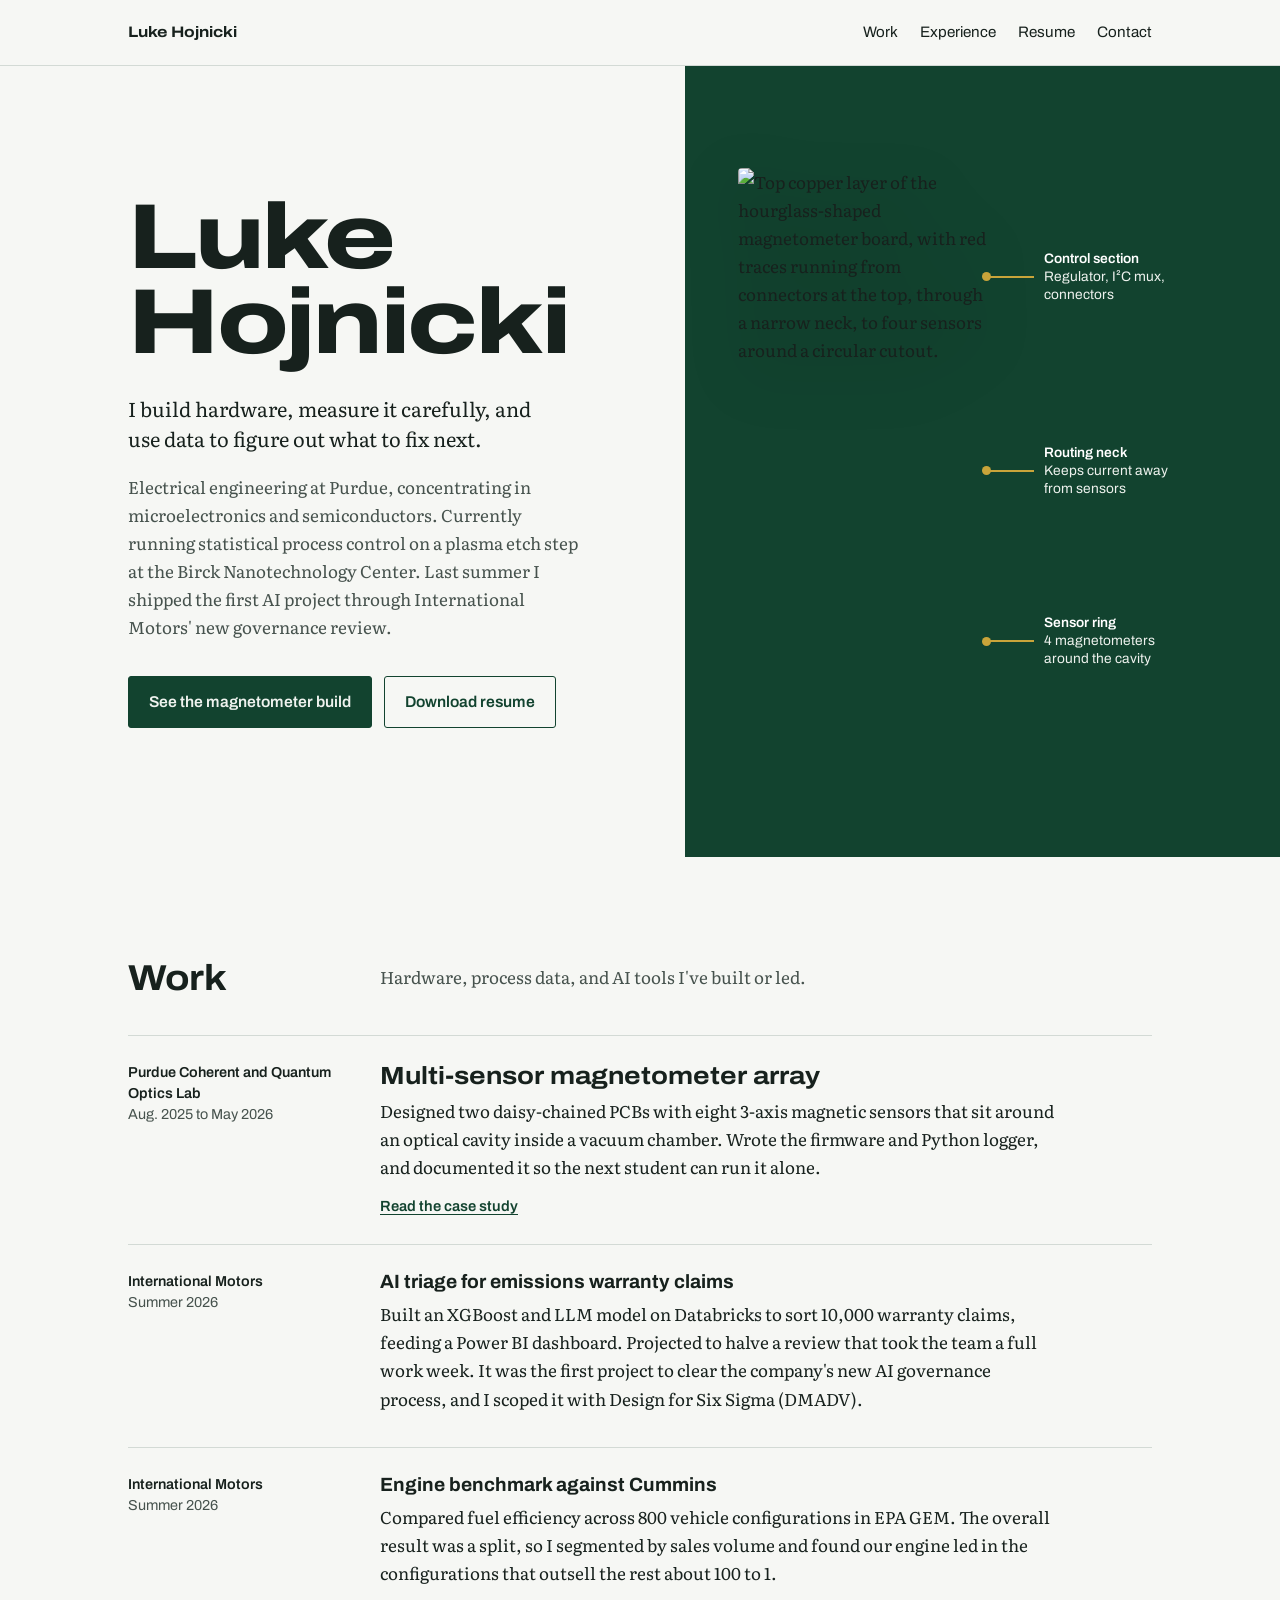
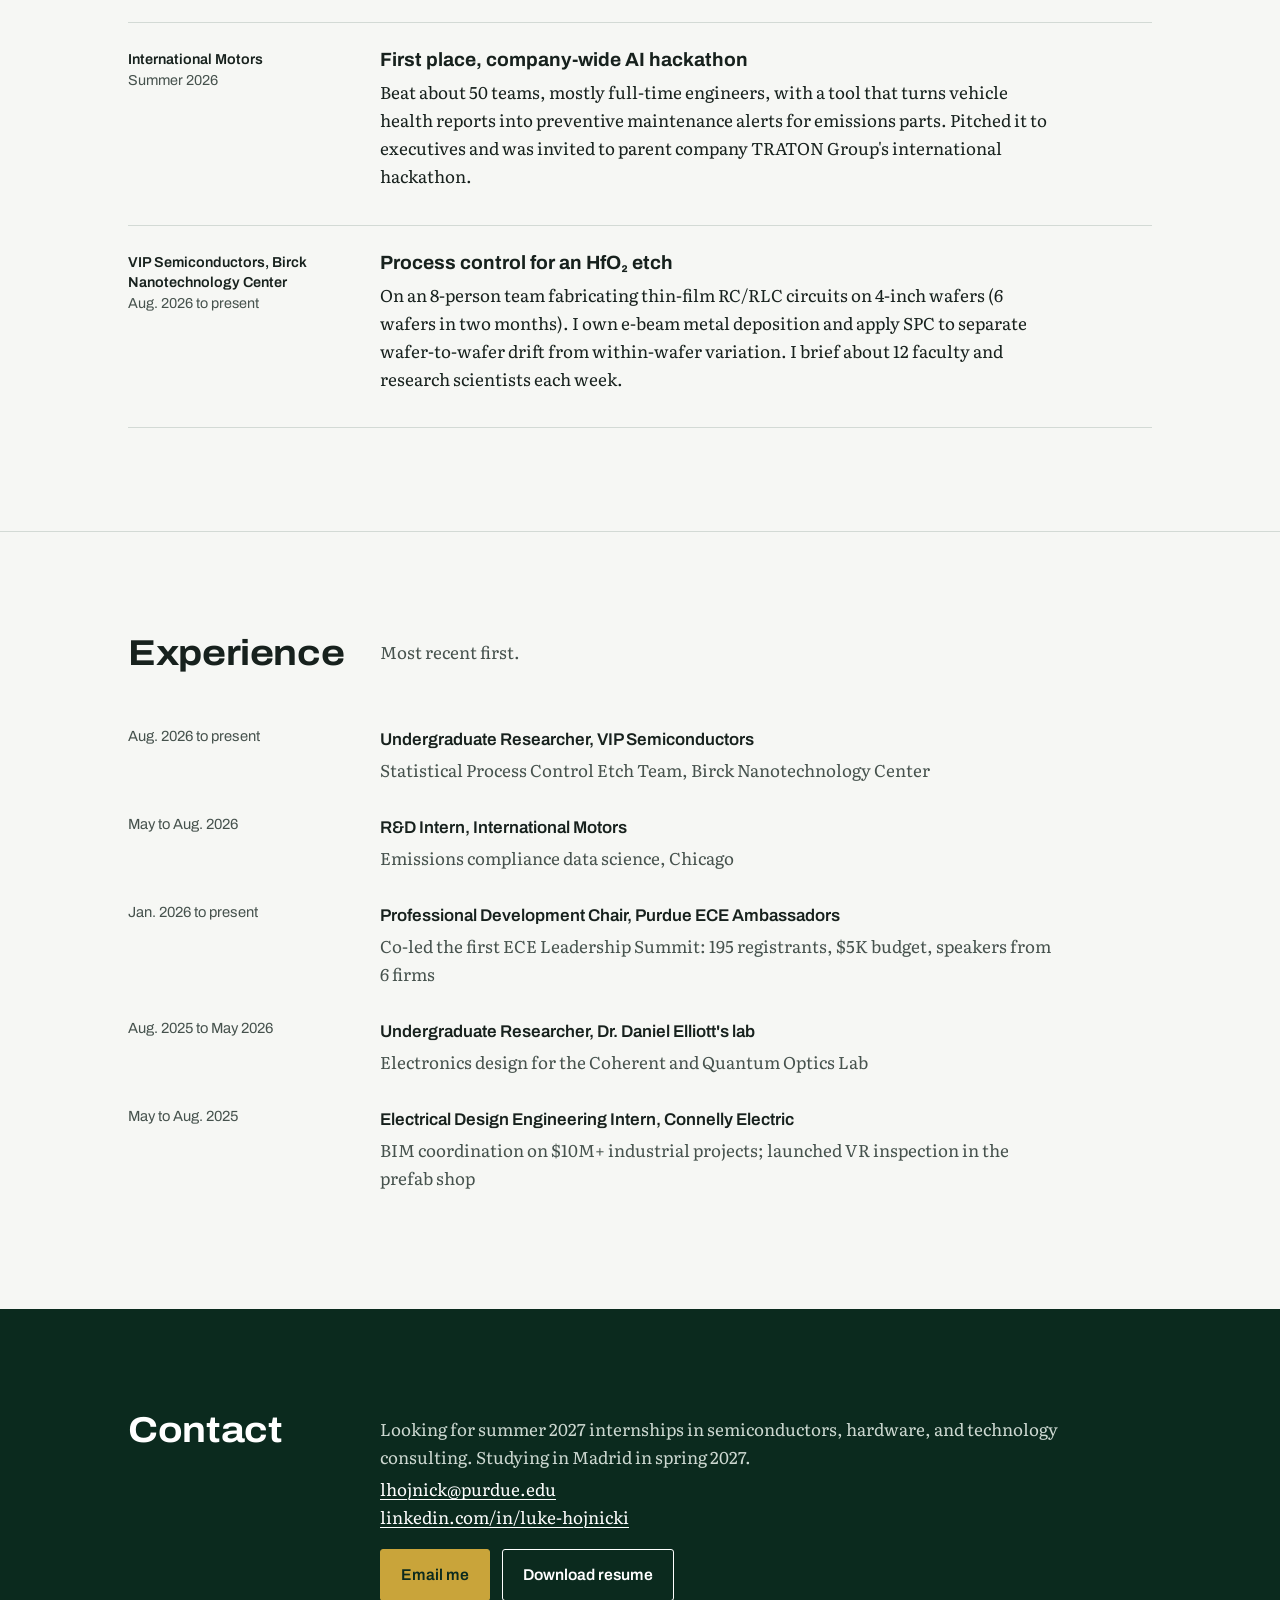
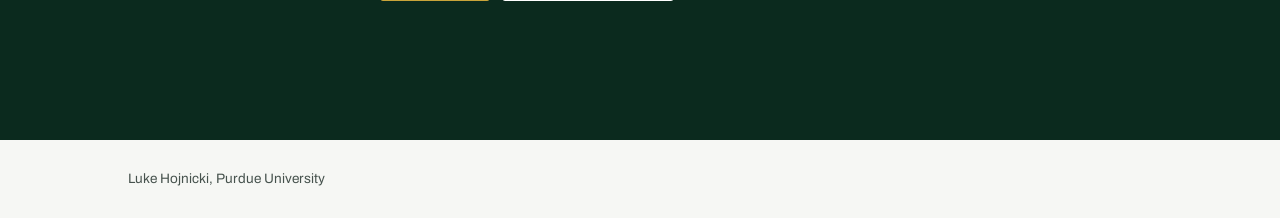
==== index.html @ ce78119b "Add files via upload" ====
<!doctype html>
<html lang="en">
<head>
<meta charset="utf-8">
<meta name="viewport" content="width=device-width, initial-scale=1">
<title>Luke Hojnicki</title>
<meta name="description" content="Luke Hojnicki, Purdue electrical engineering student working on semiconductor process control, hardware design, and applied AI.">
<link rel="preconnect" href="https://fonts.googleapis.com">
<link rel="preconnect" href="https://fonts.gstatic.com" crossorigin>
<link href="https://fonts.googleapis.com/css2?family=Archivo:wdth,wght@62..125,400..800&family=Literata:opsz,wght@7..72,400;7..72,500&family=JetBrains+Mono&display=swap" rel="stylesheet">
<link rel="stylesheet" href="styles.css">
</head>
<body>

<nav class="nav" aria-label="Main">
  <a class="home" href="index.html">Luke Hojnicki</a>
  <ul>
    <li><a href="#work">Work</a></li>
    <li><a href="#experience">Experience</a></li>
    <li><a href="assets/resume.pdf">Resume</a></li>
    <li><a href="#contact">Contact</a></li>
  </ul>
</nav>

<header class="hero">
  <div class="hero-text">
    <h1>Luke<br>Hojnicki</h1>
    <p class="lede">I build hardware, measure it carefully, and use data to figure out what to fix next.</p>
    <p class="lede-sub">Electrical engineering at Purdue, concentrating in microelectronics and semiconductors. Currently running statistical process control on a plasma etch step at the Birck Nanotechnology Center. Last summer I shipped the first AI project through International Motors' new governance review.</p>
    <div class="hero-actions">
      <a class="btn btn-solid" href="magnetometer.html">See the magnetometer build</a>
      <a class="btn btn-line" href="assets/resume.pdf">Download resume</a>
    </div>
  </div>

  <div class="board-panel" aria-label="Magnetometer circuit board I designed">
    <div class="board">
      <img src="assets/pcb-top.png" width="623" height="1464"
           alt="Top copper layer of the hourglass-shaped magnetometer board, with red traces running from connectors at the top, through a narrow neck, to four sensors around a circular cutout.">
      <div class="callout c1" aria-hidden="true"><i class="pad"></i><span><strong>Control section</strong>Regulator, I²C mux, connectors</span></div>
      <div class="callout c2" aria-hidden="true"><i class="pad"></i><span><strong>Routing neck</strong>Keeps current away from sensors</span></div>
      <div class="callout c3" aria-hidden="true"><i class="pad"></i><span><strong>Sensor ring</strong>4 magnetometers around the cavity</span></div>
    </div>
    <ul class="board-key">
      <li><strong>Control section:</strong> regulator, I²C mux, connectors</li>
      <li><strong>Routing neck:</strong> keeps current away from sensors</li>
      <li><strong>Sensor ring:</strong> 4 magnetometers around the cavity</li>
    </ul>
  </div>
</header>

<main>
<section id="work">
  <div class="wrap">
    <div class="section-head">
      <h2>Work</h2>
      <p>Hardware, process data, and AI tools I've built or led.</p>
    </div>
    <ul class="work">
      <li class="featured">
        <div class="meta"><b>Purdue Coherent and Quantum Optics Lab</b>Aug. 2025 to May 2026</div>
        <div>
          <h3><a href="magnetometer.html">Multi-sensor magnetometer array</a></h3>
          <p>Designed two daisy-chained PCBs with eight 3-axis magnetic sensors that sit around an optical cavity inside a vacuum chamber. Wrote the firmware and Python logger, and documented it so the next student can run it alone.</p>
          <a class="tagline" href="magnetometer.html">Read the case study</a>
        </div>
      </li>
      <li>
        <div class="meta"><b>International Motors</b>Summer 2026</div>
        <div>
          <h3>AI triage for emissions warranty claims</h3>
          <p>Built an XGBoost and LLM model on Databricks to sort 10,000 warranty claims, feeding a Power BI dashboard. Projected to halve a review that took the team a full work week. It was the first project to clear the company's new AI governance process, and I scoped it with Design for Six Sigma (DMADV).</p>
        </div>
      </li>
      <li>
        <div class="meta"><b>International Motors</b>Summer 2026</div>
        <div>
          <h3>Engine benchmark against Cummins</h3>
          <p>Compared fuel efficiency across 800 vehicle configurations in EPA GEM. The overall result was a split, so I segmented by sales volume and found our engine led in the configurations that outsell the rest about 100 to 1.</p>
        </div>
      </li>
      <li>
        <div class="meta"><b>International Motors</b>Summer 2026</div>
        <div>
          <h3>First place, company-wide AI hackathon</h3>
          <p>Beat about 50 teams, mostly full-time engineers, with a tool that turns vehicle health reports into preventive maintenance alerts for emissions parts. Pitched it to executives and was invited to parent company TRATON Group's international hackathon.</p>
        </div>
      </li>
      <li>
        <div class="meta"><b>VIP Semiconductors, Birck Nanotechnology Center</b>Aug. 2026 to present</div>
        <div>
          <h3>Process control for an HfO₂ etch</h3>
          <p>On an 8-person team fabricating thin-film RC/RLC circuits on 4-inch wafers (6 wafers in two months). I own e-beam metal deposition and apply SPC to separate wafer-to-wafer drift from within-wafer variation. I brief about 12 faculty and research scientists each week.</p>
        </div>
      </li>
    </ul>
  </div>
</section>

<section id="experience">
  <div class="wrap">
    <div class="section-head">
      <h2>Experience</h2>
      <p>Most recent first.</p>
    </div>
    <ul class="timeline">
      <li><span class="when">Aug. 2026 to present</span><div><span class="role">Undergraduate Researcher, VIP Semiconductors</span><p>Statistical Process Control Etch Team, Birck Nanotechnology Center</p></div></li>
      <li><span class="when">May to Aug. 2026</span><div><span class="role">R&amp;D Intern, International Motors</span><p>Emissions compliance data science, Chicago</p></div></li>
      <li><span class="when">Jan. 2026 to present</span><div><span class="role">Professional Development Chair, Purdue ECE Ambassadors</span><p>Co-led the first ECE Leadership Summit: 195 registrants, $5K budget, speakers from 6 firms</p></div></li>
      <li><span class="when">Aug. 2025 to May 2026</span><div><span class="role">Undergraduate Researcher, Dr. Daniel Elliott's lab</span><p>Electronics design for the Coherent and Quantum Optics Lab</p></div></li>
      <li><span class="when">May to Aug. 2025</span><div><span class="role">Electrical Design Engineering Intern, Connelly Electric</span><p>BIM coordination on $10M+ industrial projects; launched VR inspection in the prefab shop</p></div></li>
    </ul>
  </div>
</section>
</main>

<section class="contact" id="contact">
  <div class="wrap">
    <div class="section-head">
      <h2>Contact</h2>
      <div>
        <p>Looking for summer 2027 internships in semiconductors, hardware, and technology consulting. Studying in Madrid in spring 2027.</p>
        <p><a href="mailto:lhojnick@purdue.edu">lhojnick@purdue.edu</a><br><a href="https://linkedin.com/in/luke-hojnicki">linkedin.com/in/luke-hojnicki</a></p>
        <div class="hero-actions">
          <a class="btn btn-solid" href="mailto:lhojnick@purdue.edu">Email me</a>
          <a class="btn btn-line" href="assets/resume.pdf">Download resume</a>
        </div>
      </div>
    </div>
  </div>
</section>

<footer>Luke Hojnicki, Purdue University</footer>
</body>
</html>
---- styles.css ----
/* Luke Hojnicki portfolio
   Palette pulled from the magnetometer board: soldermask green, ENIG gold pads,
   silkscreen white, copper-trace grey. */
:root {
  --paper: #f6f7f4;
  --ink: #17211d;
  --ink-soft: #46524d;
  --mask: #12432f;
  --mask-deep: #0b2a1e;
  --gold: #c9a43a;
  --silk: #eef2ee;
  --rule: #d3dad5;
  --display: "Archivo", "Helvetica Neue", Arial, sans-serif;
  --text: "Literata", Georgia, serif;
  --measure: 68ch;
  --gutter: clamp(16px, 4vw, 48px);
}

* { box-sizing: border-box; }
html { -webkit-text-size-adjust: 100%; }
body {
  margin: 0;
  background: var(--paper);
  color: var(--ink);
  font-family: var(--text);
  font-size: 1.0625rem;
  line-height: 1.65;
}
img { max-width: 100%; height: auto; display: block; }
a { color: var(--mask); text-decoration-thickness: 1px; text-underline-offset: 3px; }
a:hover { color: var(--ink); }
:focus-visible { outline: 3px solid var(--gold); outline-offset: 3px; border-radius: 2px; }

h1, h2, h3, .nav, .meta, .btn, figcaption, .facts, .role, .stat-label {
  font-family: var(--display);
}
h1, h2, h3 { line-height: 1.1; margin: 0; font-weight: 700; }
h2 { font-size: clamp(1.6rem, 3vw, 2.25rem); font-stretch: 112%; letter-spacing: -0.01em; }
h3 { font-size: 1.2rem; font-stretch: 100%; }
p { margin: 0 0 1em; max-width: var(--measure); }

.wrap { max-width: 1120px; margin: 0 auto; padding: 0 var(--gutter); }

/* ---------- nav ---------- */
.nav {
  display: flex; justify-content: space-between; align-items: center; gap: 16px;
  padding: 20px var(--gutter);
  max-width: 1120px; margin: 0 auto;
  font-size: 0.95rem;
}
.nav a { text-decoration: none; color: var(--ink); }
.nav a:hover { color: var(--mask); text-decoration: underline; }
.nav .home { font-weight: 700; font-stretch: 115%; }
.nav ul { list-style: none; margin: 0; padding: 0; display: flex; gap: 22px; }

/* ---------- hero ---------- */
.hero {
  display: grid;
  grid-template-columns: minmax(0, 1.15fr) minmax(0, 1fr);
  min-height: min(88vh, 860px);
  border-top: 1px solid var(--rule);
}
.hero-text {
  padding: clamp(40px, 7vw, 96px) var(--gutter);
  display: flex; flex-direction: column; justify-content: center;
}
.hero h1 {
  font-size: clamp(2.8rem, 7.2vw, 6.2rem);
  font-stretch: 125%;
  font-weight: 800;
  letter-spacing: -0.025em;
  line-height: 0.92;
  margin-bottom: 28px;
}
.hero .lede { font-size: 1.25rem; line-height: 1.5; max-width: 34ch; color: var(--ink); }
.hero .lede-sub { color: var(--ink-soft); max-width: 46ch; }
.hero-actions { display: flex; flex-wrap: wrap; gap: 12px; margin-top: 18px; }

.btn {
  display: inline-block; padding: 12px 20px; font-size: 0.98rem; font-weight: 600;
  text-decoration: none; border: 1.5px solid var(--mask); border-radius: 3px;
}
.btn-solid { background: var(--mask); color: var(--silk); }
.btn-solid:hover { background: var(--mask-deep); color: #fff; }
.btn-line { color: var(--mask); }
.btn-line:hover { background: var(--silk); }

/* The board panel: the one bold move on the page */
.board-panel {
  background: var(--mask);
  position: relative;
  display: flex; align-items: center; justify-content: flex-start;
  padding: 48px 24px 48px clamp(24px, 9%, 90px);
  overflow: hidden;
}
.board {
  position: relative;
  width: min(250px, 52%);
}
.board img { border-radius: 4px; filter: drop-shadow(0 18px 30px rgba(0,0,0,.35)); }
.callout {
  position: absolute; left: 100%;
  display: flex; align-items: center; gap: 10px;
  width: 210px;
  font-family: var(--display); font-size: 0.86rem; line-height: 1.3; color: var(--silk);
}
.callout::before {
  content: ""; flex: 0 0 auto; width: 46px; height: 1.5px; background: var(--gold);
  transform-origin: left center;
}
.callout .pad {
  position: absolute; left: -6px; width: 9px; height: 9px; background: var(--gold); border-radius: 50%;
}
.callout strong { display: block; color: #fff; font-weight: 600; }
.c1 { top: 14%; }
.c2 { top: 47%; }
.c3 { top: 76%; }

@media (prefers-reduced-motion: no-preference) {
  .callout::before { animation: trace 700ms ease-out both; }
  .callout span { animation: fadein 500ms ease-out both; }
  .c1::before { animation-delay: 300ms; } .c1 span { animation-delay: 750ms; }
  .c2::before { animation-delay: 650ms; } .c2 span { animation-delay: 1100ms; }
  .c3::before { animation-delay: 1000ms; } .c3 span { animation-delay: 1450ms; }
}
@keyframes trace { from { transform: scaleX(0); } to { transform: scaleX(1); } }
@keyframes fadein { from { opacity: 0; } to { opacity: 1; } }

/* ---------- sections ---------- */
section { padding: clamp(56px, 8vw, 104px) 0; }
section + section { border-top: 1px solid var(--rule); }
.section-head { display: grid; grid-template-columns: 220px 1fr; gap: 32px; margin-bottom: 36px; }
.section-head p { color: var(--ink-soft); margin: 4px 0 0; }

/* Work list: rows, not cards */
.work { list-style: none; margin: 0; padding: 0; }
.work li {
  display: grid; grid-template-columns: 220px 1fr; gap: 32px;
  padding: 26px 0; border-top: 1px solid var(--rule);
}
.work li:last-child { border-bottom: 1px solid var(--rule); }
.work .meta { font-size: 0.9rem; color: var(--ink-soft); line-height: 1.45; }
.work .meta b { display: block; color: var(--ink); font-weight: 600; }
.work h3 { margin-bottom: 8px; }
.work h3 a { color: var(--ink); text-decoration: none; }
.work h3 a:hover { color: var(--mask); text-decoration: underline; }
.work p { margin-bottom: 0.5em; }
.work .featured h3 { font-size: 1.55rem; font-stretch: 112%; }
.tagline { font-family: var(--display); font-size: 0.92rem; color: var(--mask); font-weight: 600; }

/* Experience */
.timeline { list-style: none; padding: 0; margin: 0; }
.timeline li { display: grid; grid-template-columns: 220px 1fr; gap: 32px; padding: 14px 0; }
.timeline .role { font-weight: 600; }
.timeline .when { font-family: var(--display); color: var(--ink-soft); font-size: 0.92rem; }
.timeline p { color: var(--ink-soft); margin: 2px 0 0; }

/* Contact band */
.contact { background: var(--mask-deep); color: var(--silk); }
.contact h2 { color: #fff; }
.contact p { color: #cdd8d1; }
.contact a { color: #fff; }
.contact .btn-solid { background: var(--gold); border-color: var(--gold); color: var(--mask-deep); }
.contact .btn-solid:hover { background: #dcb94d; }
.contact .btn-line { color: #fff; border-color: #fff; }
.contact .btn-line:hover { background: rgba(255,255,255,.08); }

footer { padding: 28px var(--gutter); font-family: var(--display); font-size: 0.85rem; color: var(--ink-soft); max-width: 1120px; margin: 0 auto; }

/* ---------- case study page ---------- */
.cs-hero { padding: clamp(40px, 6vw, 80px) 0 40px; border-top: 1px solid var(--rule); }
.cs-hero h1 { font-size: clamp(2.3rem, 5.5vw, 4.4rem); font-stretch: 122%; font-weight: 800; letter-spacing: -0.02em; line-height: 0.98; max-width: 16ch; margin-bottom: 22px; }
.cs-hero .lede { font-size: 1.2rem; max-width: 56ch; }
.facts {
  display: grid; grid-template-columns: repeat(4, minmax(0, 1fr)); gap: 0;
  margin: 36px 0 0; padding: 0; list-style: none;
  border-top: 2px solid var(--ink); border-bottom: 1px solid var(--rule);
}
.facts li { padding: 16px 16px 16px 0; }
.facts li + li { padding-left: 16px; border-left: 1px solid var(--rule); }
.facts .stat { display: block; font-size: 1.7rem; font-weight: 700; font-stretch: 115%; }
.stat-label { font-size: 0.88rem; color: var(--ink-soft); }

.prose h2 { margin: 0 0 18px; }
.prose h3 { margin: 30px 0 8px; }
.split { display: grid; grid-template-columns: 220px minmax(0, 1fr); gap: 32px; }
.split > .side { font-family: var(--display); color: var(--ink-soft); font-size: 0.92rem; }

figure { margin: 32px 0; }
figcaption { font-size: 0.88rem; color: var(--ink-soft); margin-top: 10px; max-width: 70ch; }
.fig-light { background: #fff; border: 1px solid var(--rule); padding: 18px; }
.fig-dark { background: var(--mask); padding: 28px; display: flex; gap: 28px; justify-content: center; }
.fig-dark img { width: min(230px, 42%); border-radius: 4px; }
.fig-pair { display: grid; grid-template-columns: 1fr 1fr; gap: 20px; align-items: start; }

table { border-collapse: collapse; width: 100%; font-family: var(--display); font-size: 0.95rem; margin: 18px 0 8px; }
th, td { text-align: left; padding: 10px 12px 10px 0; border-bottom: 1px solid var(--rule); vertical-align: top; }
th { font-weight: 600; border-bottom: 2px solid var(--ink); }
.table-scroll { overflow-x: auto; }

pre {
  background: var(--mask-deep); color: #e6efe9; padding: 20px; overflow-x: auto;
  font-size: 0.85rem; line-height: 1.55; border-radius: 3px;
}
code { font-family: "JetBrains Mono", ui-monospace, Menlo, Consolas, monospace; }
p code { background: #e7ece8; padding: 1px 5px; border-radius: 2px; font-size: 0.9em; }

.next { display: flex; flex-wrap: wrap; gap: 12px; margin-top: 12px; }

/* ---------- responsive ---------- */
@media (max-width: 900px) {
  .hero { grid-template-columns: 1fr; min-height: 0; }
  .board-panel { padding: 40px 16px 32px; flex-direction: column; }
  .board { width: 150px; }
  .callout { display: none; }
  .board-key { display: block !important; }
  .section-head, .work li, .timeline li, .split { grid-template-columns: 1fr; gap: 8px; }
  .facts { grid-template-columns: 1fr 1fr; }
  .facts li:nth-child(3) { border-left: 0; padding-left: 0; }
  .fig-pair { grid-template-columns: 1fr; }
}
@media (max-width: 560px) {
  .nav ul { gap: 14px; font-size: 0.9rem; }
  .fig-dark { padding: 16px; gap: 14px; }
}
.board-key {
  display: none; list-style: none; padding: 0; margin: 22px 0 0; max-width: 320px;
  font-family: var(--display); font-size: 0.9rem; color: var(--silk);
}
.board-key li { padding: 6px 0; border-top: 1px solid rgba(255,255,255,.18); }
.board-key strong { color: #fff; }

/* fixes after review */
.hero-text { padding-left: max(var(--gutter), calc((100vw - 1120px) / 2 + var(--gutter))); }
.nav { flex-wrap: wrap; }
.nav .home { white-space: nowrap; }
.photo { max-width: 560px; border-radius: 3px; }
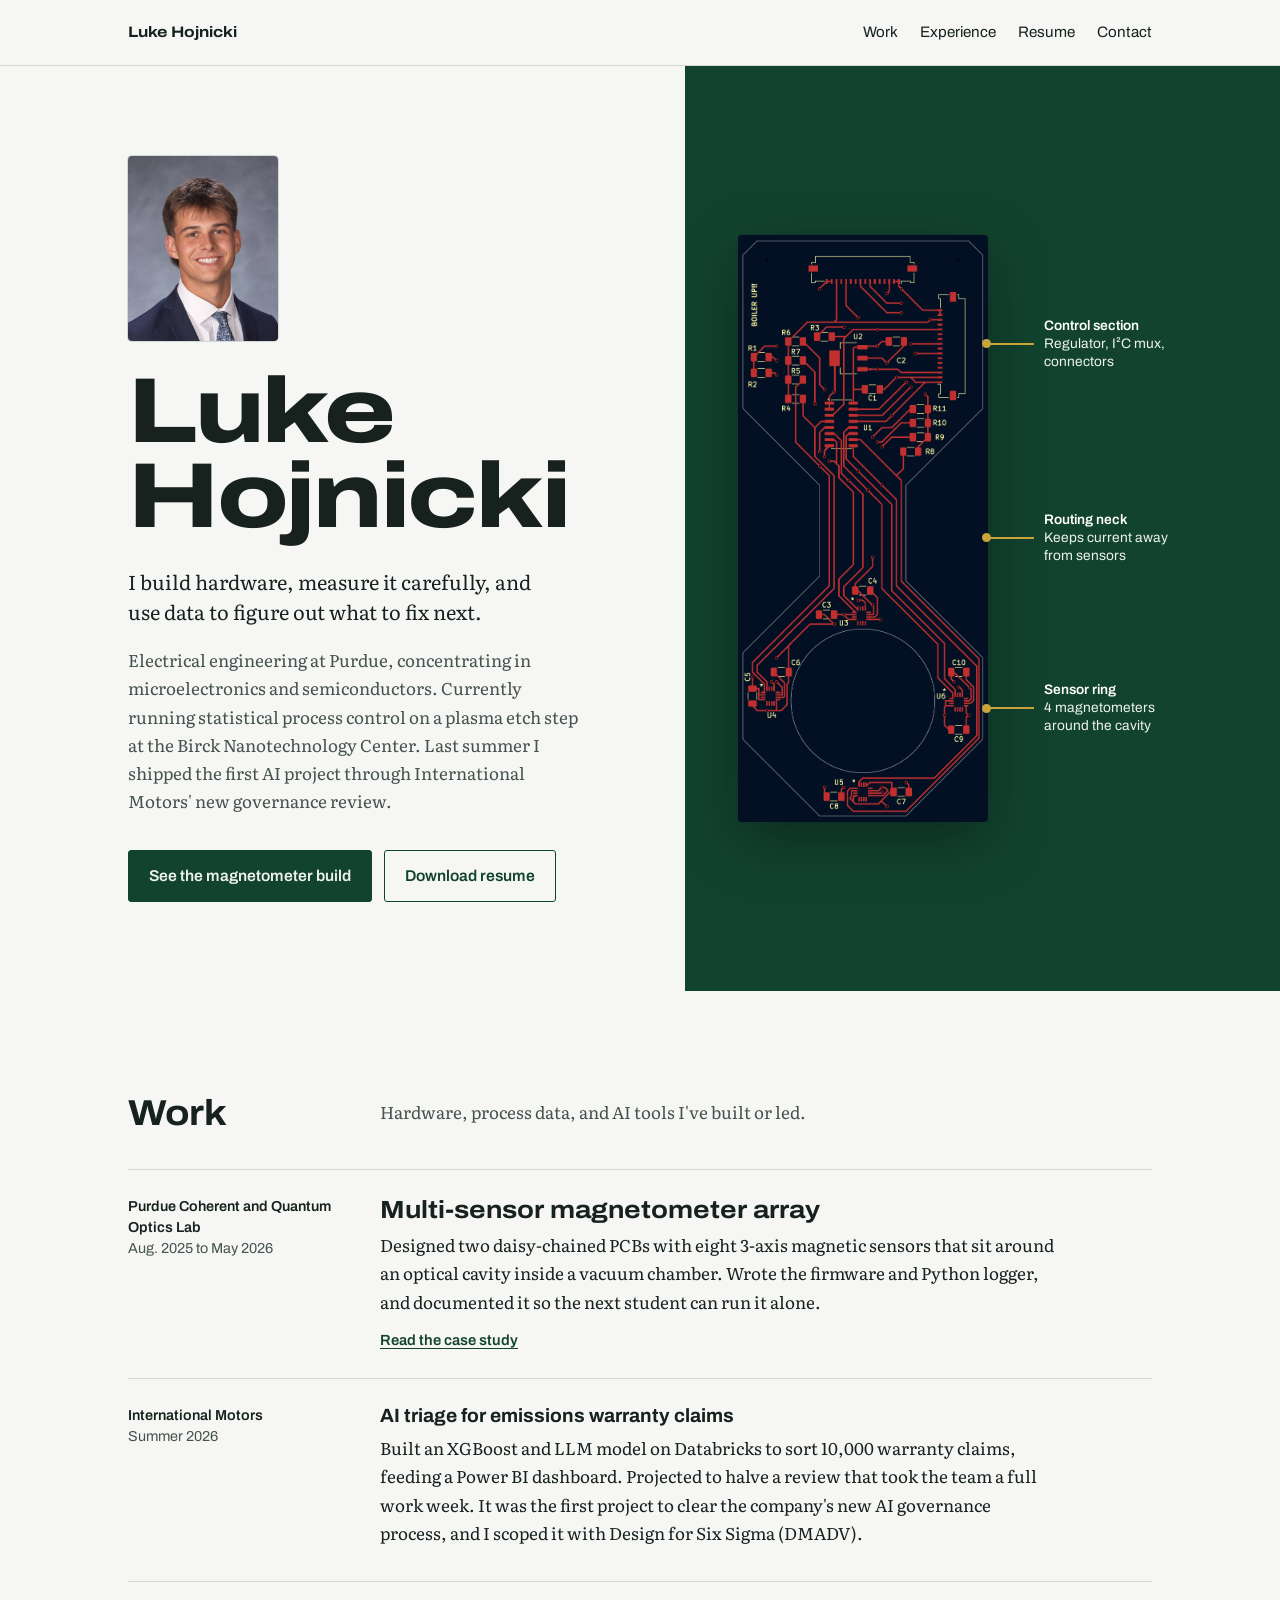
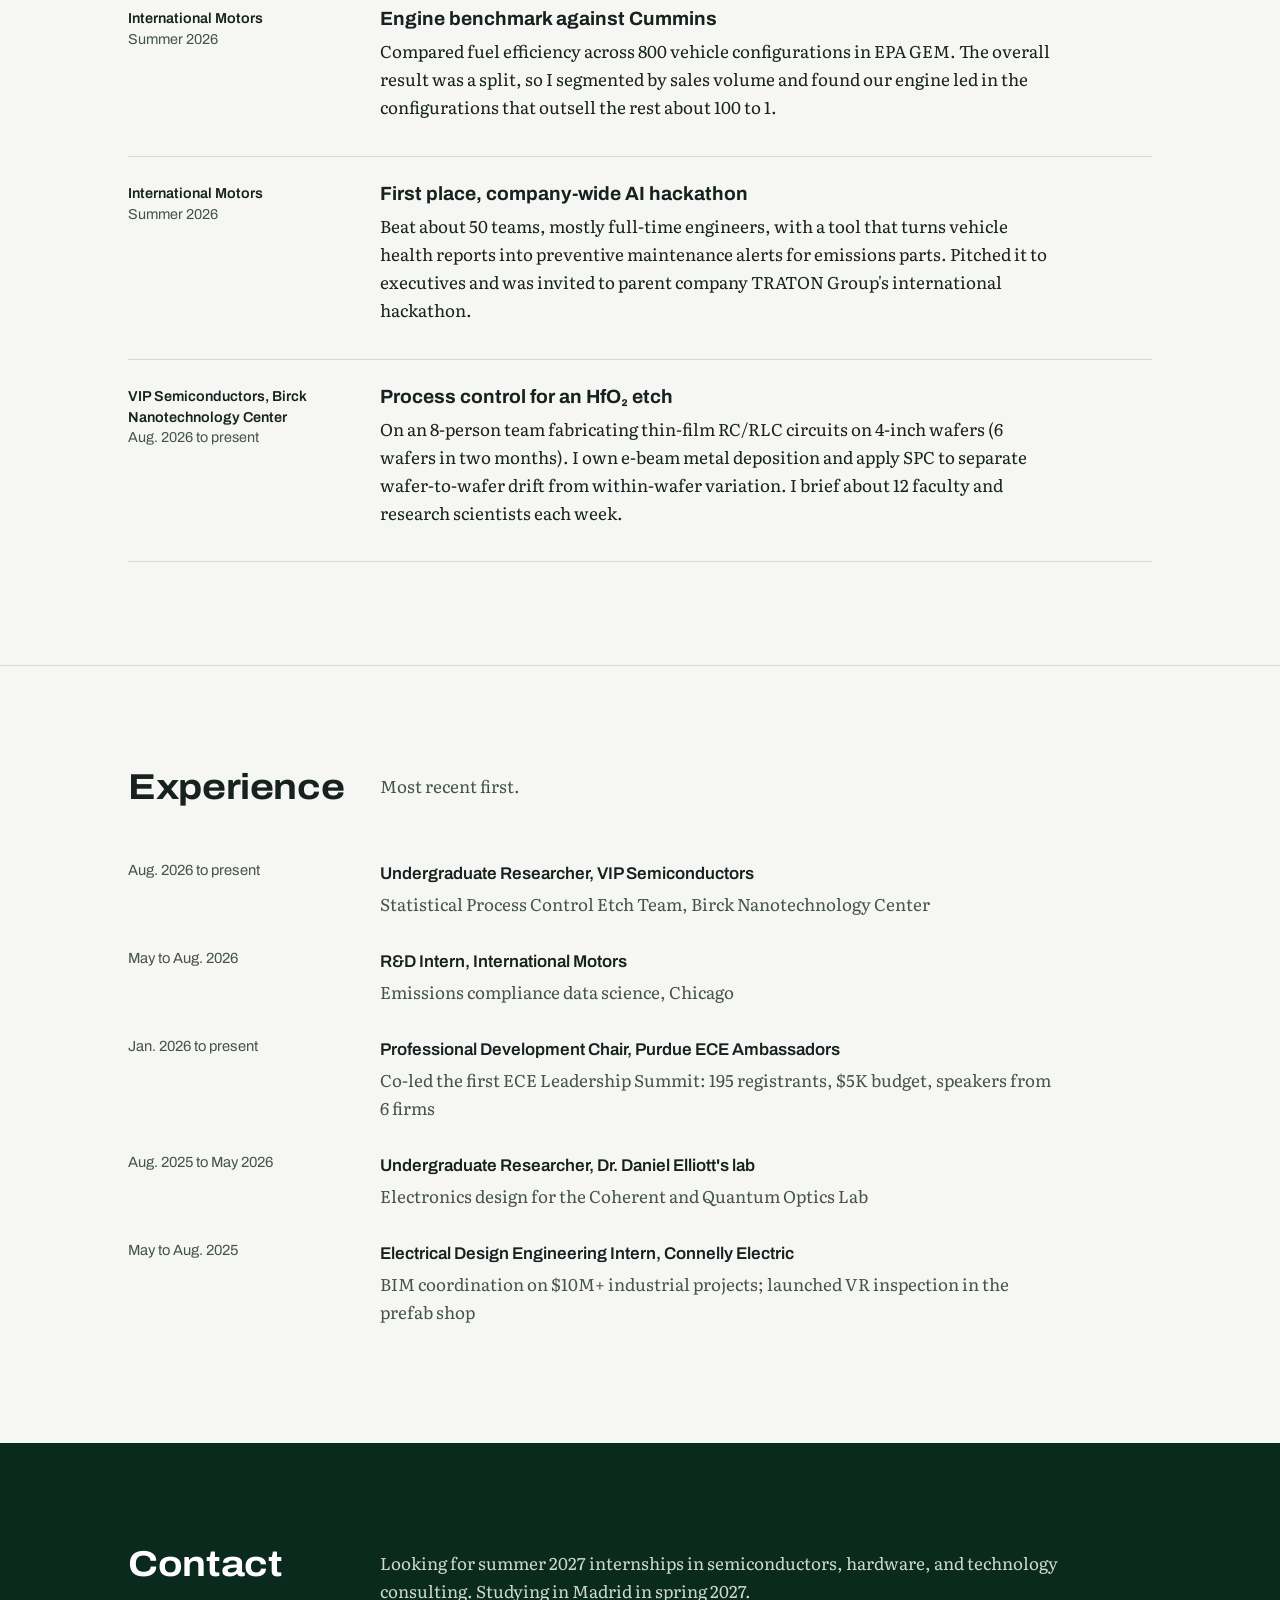
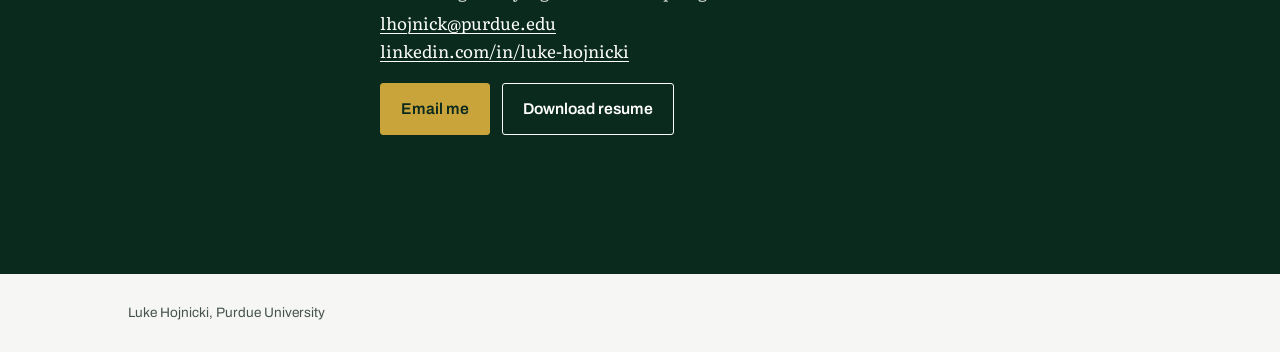
==== commit f4de1fe3: "Add portrait to homepage hero Co-Authored-By: Claude Opus 5.5 <noreply@anthropic.com> Claude-Session" ====
--- a/index.html
+++ b/index.html
@@ -24,6 +24,7 @@
 
 <header class="hero">
   <div class="hero-text">
+    <img class="portrait" src="assets/portrait.jpg" width="486" height="600" alt="Portrait of Luke Hojnicki in a navy suit and blue tie.">
     <h1>Luke<br>Hojnicki</h1>
     <p class="lede">I build hardware, measure it carefully, and use data to figure out what to fix next.</p>
     <p class="lede-sub">Electrical engineering at Purdue, concentrating in microelectronics and semiconductors. Currently running statistical process control on a plasma etch step at the Birck Nanotechnology Center. Last summer I shipped the first AI project through International Motors' new governance review.</p>
--- a/styles.css
+++ b/styles.css
@@ -235,3 +235,9 @@
 .nav { flex-wrap: wrap; }
 .nav .home { white-space: nowrap; }
 .photo { max-width: 560px; border-radius: 3px; }
+
+.portrait {
+  width: clamp(110px, 12vw, 150px); aspect-ratio: 486 / 600; object-fit: cover;
+  border-radius: 4px; margin-bottom: 28px;
+  box-shadow: 0 0 0 1px var(--rule);
+}
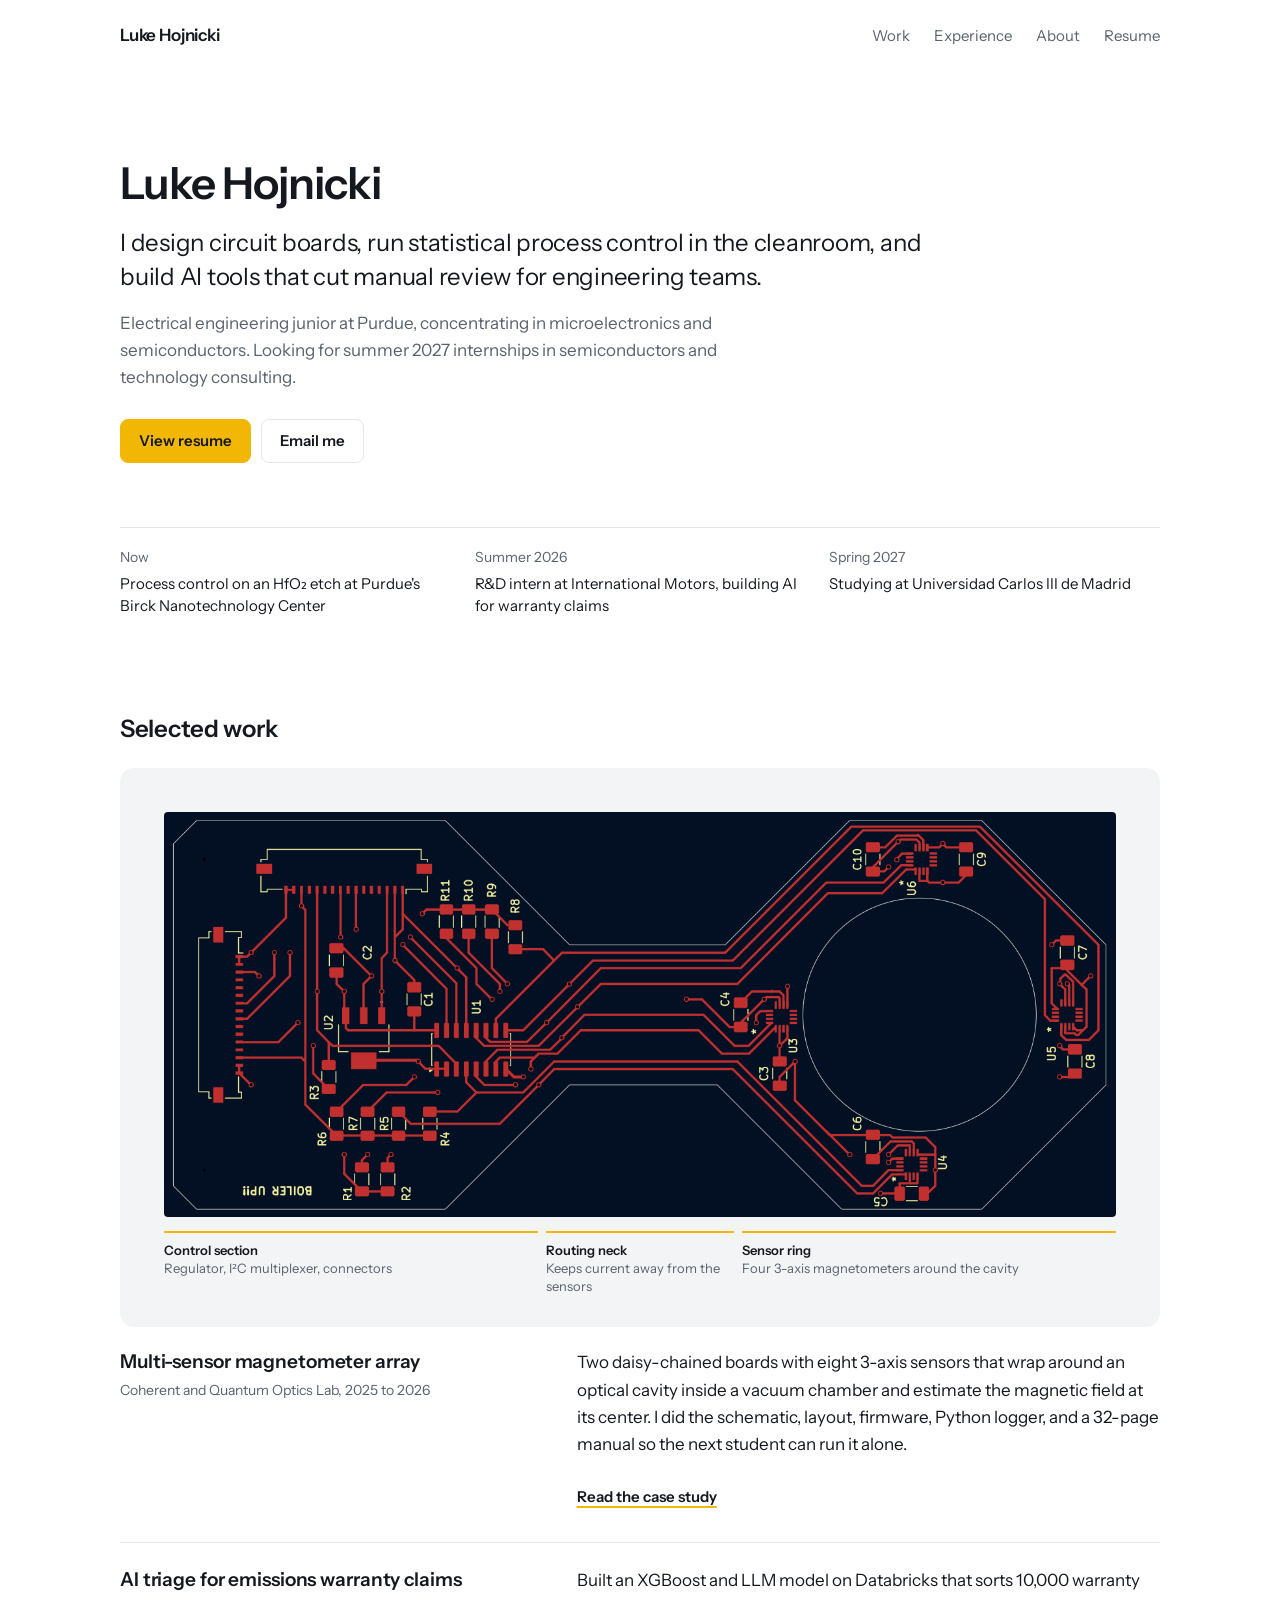
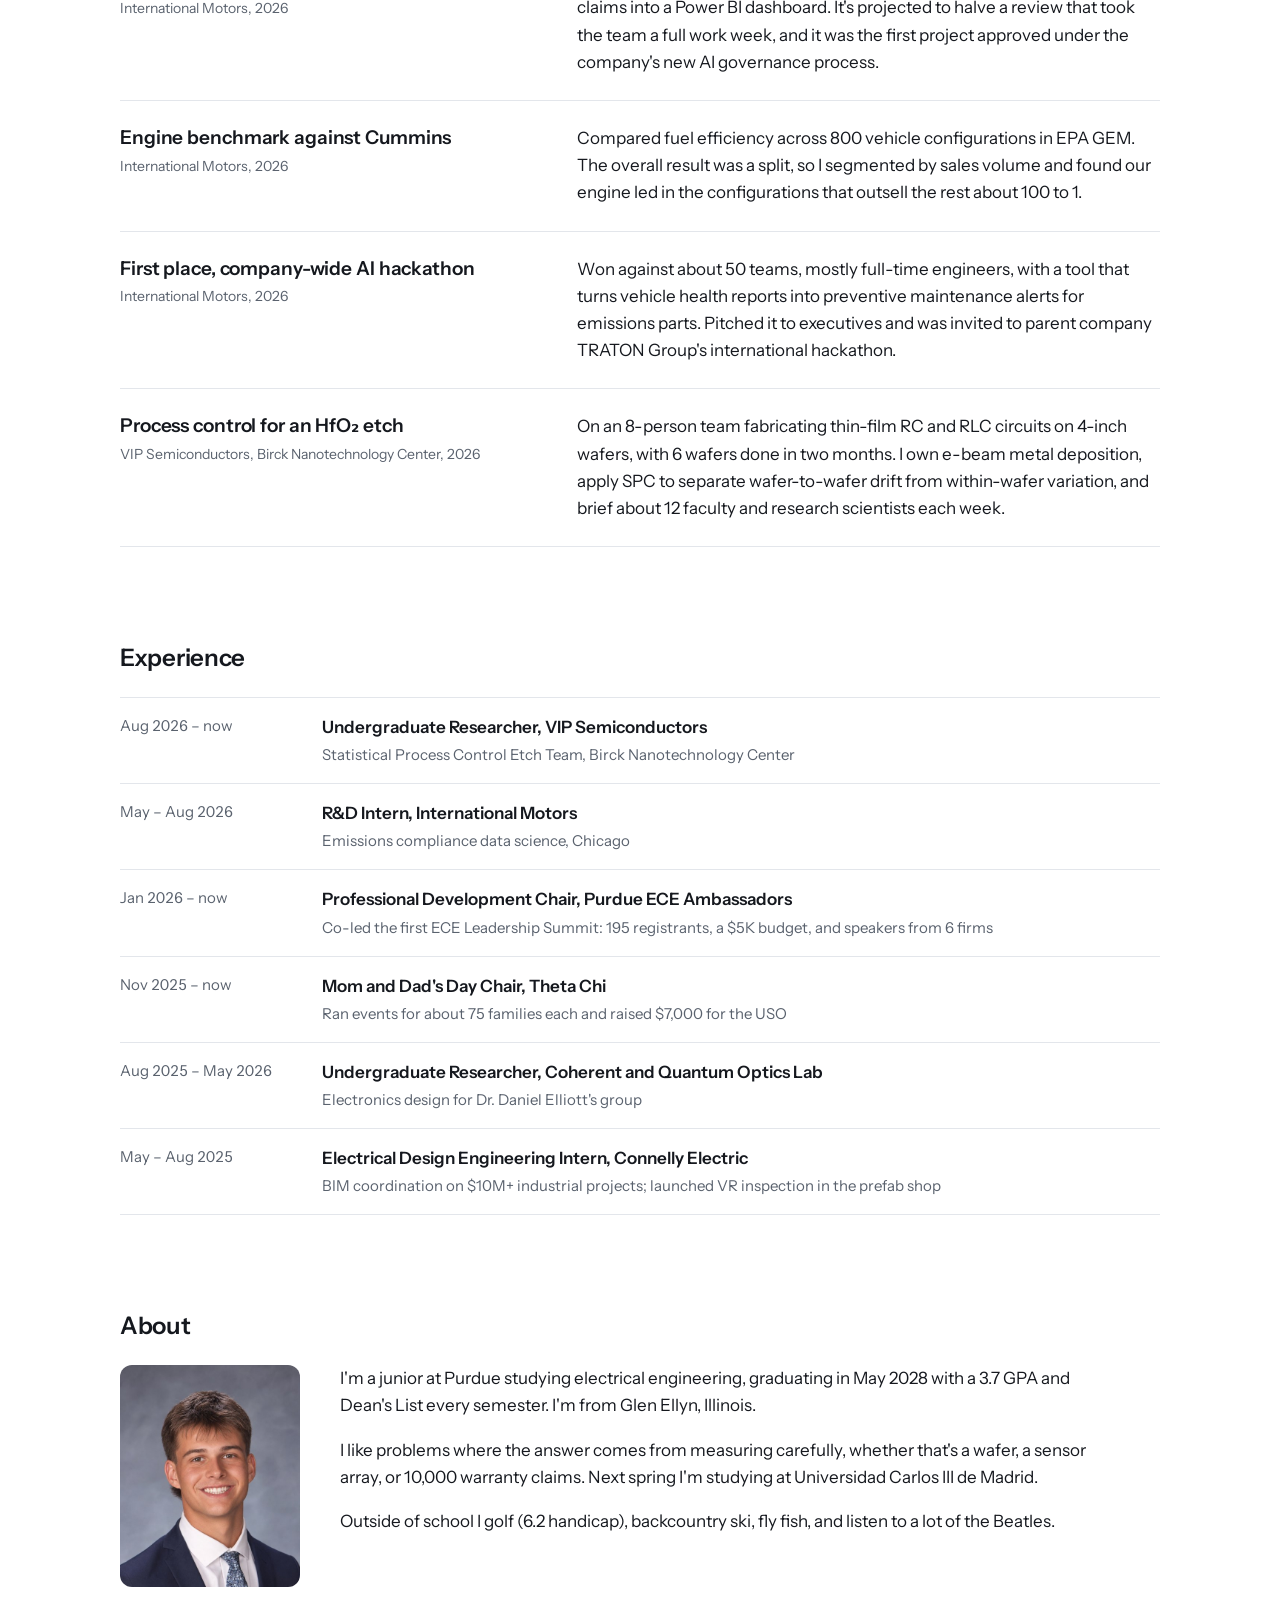
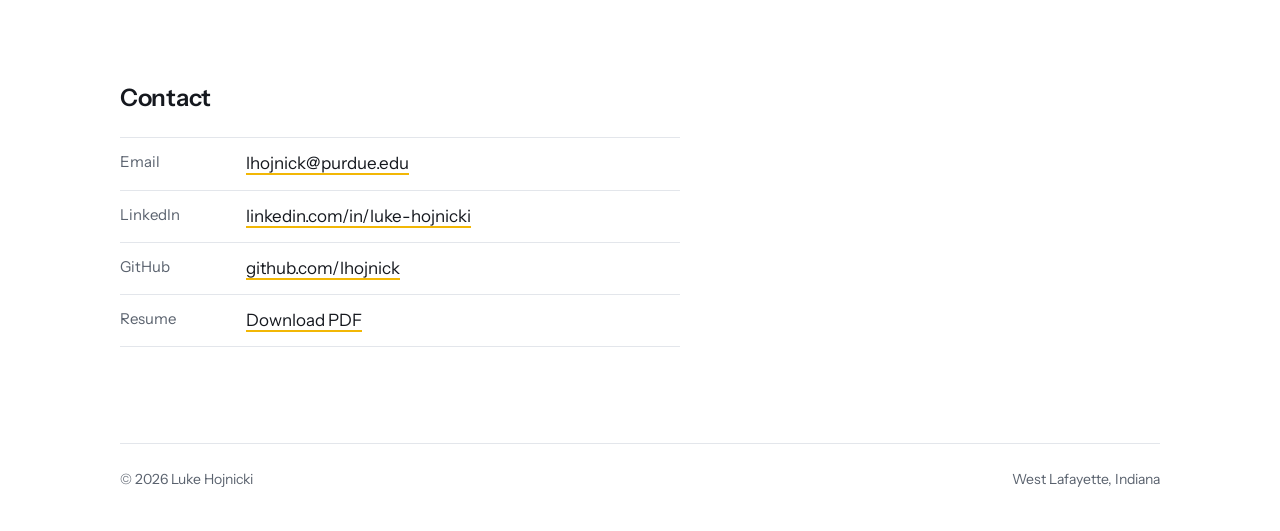
==== commit 40d0b246: "Redesign site: new palette, type, layout, and portrait placement Co-Authored-By: Claude Opus 5.5 <no" ====
--- a/index.html
+++ b/index.html
@@ -4,133 +4,182 @@
 <meta charset="utf-8">
 <meta name="viewport" content="width=device-width, initial-scale=1">
 <title>Luke Hojnicki</title>
-<meta name="description" content="Luke Hojnicki, Purdue electrical engineering student working on semiconductor process control, hardware design, and applied AI.">
+<meta name="description" content="Electrical engineering student at Purdue working on circuit board design, semiconductor process control, and applied AI.">
+<meta property="og:title" content="Luke Hojnicki">
+<meta property="og:description" content="Electrical engineering at Purdue. Circuit boards, semiconductor process control, and applied AI.">
+<meta property="og:image" content="https://lhojnick.github.io/assets/og.png">
+<meta property="og:url" content="https://lhojnick.github.io/">
+<meta name="twitter:card" content="summary_large_image">
+<link rel="icon" href="favicon.svg" type="image/svg+xml">
 <link rel="preconnect" href="https://fonts.googleapis.com">
 <link rel="preconnect" href="https://fonts.gstatic.com" crossorigin>
-<link href="https://fonts.googleapis.com/css2?family=Archivo:wdth,wght@62..125,400..800&family=Literata:opsz,wght@7..72,400;7..72,500&family=JetBrains+Mono&display=swap" rel="stylesheet">
+<link href="https://fonts.googleapis.com/css2?family=Instrument+Sans:wdth,wght@75..100,400..700&display=swap" rel="stylesheet">
 <link rel="stylesheet" href="styles.css">
 </head>
 <body>
 
-<nav class="nav" aria-label="Main">
-  <a class="home" href="index.html">Luke Hojnicki</a>
-  <ul>
-    <li><a href="#work">Work</a></li>
-    <li><a href="#experience">Experience</a></li>
-    <li><a href="assets/resume.pdf">Resume</a></li>
-    <li><a href="#contact">Contact</a></li>
-  </ul>
-</nav>
-
-<header class="hero">
-  <div class="hero-text">
-    <img class="portrait" src="assets/portrait.jpg" width="486" height="600" alt="Portrait of Luke Hojnicki in a navy suit and blue tie.">
-    <h1>Luke<br>Hojnicki</h1>
-    <p class="lede">I build hardware, measure it carefully, and use data to figure out what to fix next.</p>
-    <p class="lede-sub">Electrical engineering at Purdue, concentrating in microelectronics and semiconductors. Currently running statistical process control on a plasma etch step at the Birck Nanotechnology Center. Last summer I shipped the first AI project through International Motors' new governance review.</p>
-    <div class="hero-actions">
-      <a class="btn btn-solid" href="magnetometer.html">See the magnetometer build</a>
-      <a class="btn btn-line" href="assets/resume.pdf">Download resume</a>
-    </div>
-  </div>
-
-  <div class="board-panel" aria-label="Magnetometer circuit board I designed">
-    <div class="board">
-      <img src="assets/pcb-top.png" width="623" height="1464"
-           alt="Top copper layer of the hourglass-shaped magnetometer board, with red traces running from connectors at the top, through a narrow neck, to four sensors around a circular cutout.">
-      <div class="callout c1" aria-hidden="true"><i class="pad"></i><span><strong>Control section</strong>Regulator, I²C mux, connectors</span></div>
-      <div class="callout c2" aria-hidden="true"><i class="pad"></i><span><strong>Routing neck</strong>Keeps current away from sensors</span></div>
-      <div class="callout c3" aria-hidden="true"><i class="pad"></i><span><strong>Sensor ring</strong>4 magnetometers around the cavity</span></div>
-    </div>
-    <ul class="board-key">
-      <li><strong>Control section:</strong> regulator, I²C mux, connectors</li>
-      <li><strong>Routing neck:</strong> keeps current away from sensors</li>
-      <li><strong>Sensor ring:</strong> 4 magnetometers around the cavity</li>
-    </ul>
+<header class="site-header">
+  <div class="container">
+    <a class="brand" href="./">Luke Hojnicki</a>
+    <nav aria-label="Main">
+      <ul>
+        <li><a href="#work">Work</a></li>
+        <li><a href="#experience">Experience</a></li>
+        <li><a href="#about">About</a></li>
+        <li><a href="assets/resume.pdf">Resume</a></li>
+      </ul>
+    </nav>
   </div>
 </header>
 
 <main>
-<section id="work">
-  <div class="wrap">
-    <div class="section-head">
-      <h2>Work</h2>
-      <p>Hardware, process data, and AI tools I've built or led.</p>
+  <section class="intro container">
+    <h1>Luke Hojnicki</h1>
+    <p class="statement">I design circuit boards, run statistical process control in the cleanroom, and build AI tools that cut manual review for engineering teams.</p>
+    <p class="sub">Electrical engineering junior at Purdue, concentrating in microelectronics and semiconductors. Looking for summer 2027 internships in semiconductors and technology consulting.</p>
+    <div class="actions">
+      <a class="button button-primary" href="assets/resume.pdf">View resume</a>
+      <a class="button" href="mailto:lhojnick@purdue.edu">Email me</a>
     </div>
-    <ul class="work">
-      <li class="featured">
-        <div class="meta"><b>Purdue Coherent and Quantum Optics Lab</b>Aug. 2025 to May 2026</div>
+    <dl class="now">
+      <div>
+        <dt>Now</dt>
+        <dd>Process control on an HfO₂ etch at Purdue's Birck Nanotechnology Center</dd>
+      </div>
+      <div>
+        <dt>Summer 2026</dt>
+        <dd>R&amp;D intern at International Motors, building AI for warranty claims</dd>
+      </div>
+      <div>
+        <dt>Spring 2027</dt>
+        <dd>Studying at Universidad Carlos III de Madrid</dd>
+      </div>
+    </dl>
+  </section>
+
+  <section class="section container" id="work">
+    <h2>Selected work</h2>
+
+    <article class="feature">
+      <a class="feature-media" href="magnetometer.html" aria-label="Multi-sensor magnetometer array case study">
+        <img src="assets/pcb-wide.png" width="1464" height="623"
+             alt="Top copper layer of the magnetometer board. Red traces run from the connector and control chips on the left, through a narrow neck, to four sensors placed around a circular cutout on the right.">
+        <ul class="regions">
+          <li><b>Control section</b>Regulator, I²C multiplexer, connectors</li>
+          <li><b>Routing neck</b>Keeps current away from the sensors</li>
+          <li><b>Sensor ring</b>Four 3-axis magnetometers around the cavity</li>
+        </ul>
+      </a>
+      <div class="row">
         <div>
           <h3><a href="magnetometer.html">Multi-sensor magnetometer array</a></h3>
-          <p>Designed two daisy-chained PCBs with eight 3-axis magnetic sensors that sit around an optical cavity inside a vacuum chamber. Wrote the firmware and Python logger, and documented it so the next student can run it alone.</p>
-          <a class="tagline" href="magnetometer.html">Read the case study</a>
+          <p class="meta">Coherent and Quantum Optics Lab, 2025 to 2026</p>
+        </div>
+        <div>
+          <p>Two daisy-chained boards with eight 3-axis sensors that wrap around an optical cavity inside a vacuum chamber and estimate the magnetic field at its center. I did the schematic, layout, firmware, Python logger, and a 32-page manual so the next student can run it alone.</p>
+          <a class="read-more" href="magnetometer.html">Read the case study</a>
+        </div>
+      </div>
+    </article>
+
+    <ul class="work-list">
+      <li>
+        <div class="row">
+          <div>
+            <h3>AI triage for emissions warranty claims</h3>
+            <p class="meta">International Motors, 2026</p>
+          </div>
+          <p>Built an XGBoost and LLM model on Databricks that sorts 10,000 warranty claims into a Power BI dashboard. It's projected to halve a review that took the team a full work week, and it was the first project approved under the company's new AI governance process.</p>
         </div>
       </li>
       <li>
-        <div class="meta"><b>International Motors</b>Summer 2026</div>
-        <div>
-          <h3>AI triage for emissions warranty claims</h3>
-          <p>Built an XGBoost and LLM model on Databricks to sort 10,000 warranty claims, feeding a Power BI dashboard. Projected to halve a review that took the team a full work week. It was the first project to clear the company's new AI governance process, and I scoped it with Design for Six Sigma (DMADV).</p>
-        </div>
-      </li>
-      <li>
-        <div class="meta"><b>International Motors</b>Summer 2026</div>
-        <div>
-          <h3>Engine benchmark against Cummins</h3>
+        <div class="row">
+          <div>
+            <h3>Engine benchmark against Cummins</h3>
+            <p class="meta">International Motors, 2026</p>
+          </div>
           <p>Compared fuel efficiency across 800 vehicle configurations in EPA GEM. The overall result was a split, so I segmented by sales volume and found our engine led in the configurations that outsell the rest about 100 to 1.</p>
         </div>
       </li>
       <li>
-        <div class="meta"><b>International Motors</b>Summer 2026</div>
-        <div>
-          <h3>First place, company-wide AI hackathon</h3>
-          <p>Beat about 50 teams, mostly full-time engineers, with a tool that turns vehicle health reports into preventive maintenance alerts for emissions parts. Pitched it to executives and was invited to parent company TRATON Group's international hackathon.</p>
+        <div class="row">
+          <div>
+            <h3>First place, company-wide AI hackathon</h3>
+            <p class="meta">International Motors, 2026</p>
+          </div>
+          <p>Won against about 50 teams, mostly full-time engineers, with a tool that turns vehicle health reports into preventive maintenance alerts for emissions parts. Pitched it to executives and was invited to parent company TRATON Group's international hackathon.</p>
         </div>
       </li>
       <li>
-        <div class="meta"><b>VIP Semiconductors, Birck Nanotechnology Center</b>Aug. 2026 to present</div>
-        <div>
-          <h3>Process control for an HfO₂ etch</h3>
-          <p>On an 8-person team fabricating thin-film RC/RLC circuits on 4-inch wafers (6 wafers in two months). I own e-beam metal deposition and apply SPC to separate wafer-to-wafer drift from within-wafer variation. I brief about 12 faculty and research scientists each week.</p>
+        <div class="row">
+          <div>
+            <h3>Process control for an HfO₂ etch</h3>
+            <p class="meta">VIP Semiconductors, Birck Nanotechnology Center, 2026</p>
+          </div>
+          <p>On an 8-person team fabricating thin-film RC and RLC circuits on 4-inch wafers, with 6 wafers done in two months. I own e-beam metal deposition, apply SPC to separate wafer-to-wafer drift from within-wafer variation, and brief about 12 faculty and research scientists each week.</p>
         </div>
       </li>
     </ul>
-  </div>
-</section>
+  </section>
 
-<section id="experience">
-  <div class="wrap">
-    <div class="section-head">
-      <h2>Experience</h2>
-      <p>Most recent first.</p>
+  <section class="section container" id="experience">
+    <h2>Experience</h2>
+    <ol class="timeline">
+      <li>
+        <span class="when">Aug 2026 – now</span>
+        <div><span class="role">Undergraduate Researcher, VIP Semiconductors</span><p>Statistical Process Control Etch Team, Birck Nanotechnology Center</p></div>
+      </li>
+      <li>
+        <span class="when">May – Aug 2026</span>
+        <div><span class="role">R&amp;D Intern, International Motors</span><p>Emissions compliance data science, Chicago</p></div>
+      </li>
+      <li>
+        <span class="when">Jan 2026 – now</span>
+        <div><span class="role">Professional Development Chair, Purdue ECE Ambassadors</span><p>Co-led the first ECE Leadership Summit: 195 registrants, a $5K budget, and speakers from 6 firms</p></div>
+      </li>
+      <li>
+        <span class="when">Nov 2025 – now</span>
+        <div><span class="role">Mom and Dad's Day Chair, Theta Chi</span><p>Ran events for about 75 families each and raised $7,000 for the USO</p></div>
+      </li>
+      <li>
+        <span class="when">Aug 2025 – May 2026</span>
+        <div><span class="role">Undergraduate Researcher, Coherent and Quantum Optics Lab</span><p>Electronics design for Dr. Daniel Elliott's group</p></div>
+      </li>
+      <li>
+        <span class="when">May – Aug 2025</span>
+        <div><span class="role">Electrical Design Engineering Intern, Connelly Electric</span><p>BIM coordination on $10M+ industrial projects; launched VR inspection in the prefab shop</p></div>
+      </li>
+    </ol>
+  </section>
+
+  <section class="section container" id="about">
+    <h2>About</h2>
+    <div class="about-grid">
+      <img class="portrait" src="assets/portrait.jpg" width="486" height="600" alt="Luke Hojnicki in a navy suit and blue tie.">
+      <div>
+        <p>I'm a junior at Purdue studying electrical engineering, graduating in May 2028 with a 3.7 GPA and Dean's List every semester. I'm from Glen Ellyn, Illinois.</p>
+        <p>I like problems where the answer comes from measuring carefully, whether that's a wafer, a sensor array, or 10,000 warranty claims. Next spring I'm studying at Universidad Carlos III de Madrid.</p>
+        <p>Outside of school I golf (6.2 handicap), backcountry ski, fly fish, and listen to a lot of the Beatles.</p>
+      </div>
     </div>
-    <ul class="timeline">
-      <li><span class="when">Aug. 2026 to present</span><div><span class="role">Undergraduate Researcher, VIP Semiconductors</span><p>Statistical Process Control Etch Team, Birck Nanotechnology Center</p></div></li>
-      <li><span class="when">May to Aug. 2026</span><div><span class="role">R&amp;D Intern, International Motors</span><p>Emissions compliance data science, Chicago</p></div></li>
-      <li><span class="when">Jan. 2026 to present</span><div><span class="role">Professional Development Chair, Purdue ECE Ambassadors</span><p>Co-led the first ECE Leadership Summit: 195 registrants, $5K budget, speakers from 6 firms</p></div></li>
-      <li><span class="when">Aug. 2025 to May 2026</span><div><span class="role">Undergraduate Researcher, Dr. Daniel Elliott's lab</span><p>Electronics design for the Coherent and Quantum Optics Lab</p></div></li>
-      <li><span class="when">May to Aug. 2025</span><div><span class="role">Electrical Design Engineering Intern, Connelly Electric</span><p>BIM coordination on $10M+ industrial projects; launched VR inspection in the prefab shop</p></div></li>
+  </section>
+
+  <section class="section container" id="contact">
+    <h2>Contact</h2>
+    <ul class="contact-list">
+      <li><span>Email</span><a href="mailto:lhojnick@purdue.edu">lhojnick@purdue.edu</a></li>
+      <li><span>LinkedIn</span><a href="https://www.linkedin.com/in/luke-hojnicki">linkedin.com/in/luke-hojnicki</a></li>
+      <li><span>GitHub</span><a href="https://github.com/lhojnick">github.com/lhojnick</a></li>
+      <li><span>Resume</span><a href="assets/resume.pdf">Download PDF</a></li>
     </ul>
-  </div>
-</section>
+  </section>
 </main>
 
-<section class="contact" id="contact">
-  <div class="wrap">
-    <div class="section-head">
-      <h2>Contact</h2>
-      <div>
-        <p>Looking for summer 2027 internships in semiconductors, hardware, and technology consulting. Studying in Madrid in spring 2027.</p>
-        <p><a href="mailto:lhojnick@purdue.edu">lhojnick@purdue.edu</a><br><a href="https://linkedin.com/in/luke-hojnicki">linkedin.com/in/luke-hojnicki</a></p>
-        <div class="hero-actions">
-          <a class="btn btn-solid" href="mailto:lhojnick@purdue.edu">Email me</a>
-          <a class="btn btn-line" href="assets/resume.pdf">Download resume</a>
-        </div>
-      </div>
-    </div>
-  </div>
-</section>
-
-<footer>Luke Hojnicki, Purdue University</footer>
+<footer class="site-footer">
+  <div class="container"><div class="footer-inner">
+    <span>© 2026 Luke Hojnicki</span>
+    <span>West Lafayette, Indiana</span>
+  </div></div>
+</footer>
 </body>
 </html>
--- a/styles.css
+++ b/styles.css
@@ -1,243 +1,217 @@
 /* Luke Hojnicki portfolio
-   Palette pulled from the magnetometer board: soldermask green, ENIG gold pads,
-   silkscreen white, copper-trace grey. */
+   Layout: one left-aligned 1040px column; text capped near 68ch; figures run full width.
+   Palette: white and cool silicon grey, graphite ink, and one accent borrowed from
+   the yellow safelight of a lithography bay. */
+
 :root {
-  --paper: #f6f7f4;
-  --ink: #17211d;
-  --ink-soft: #46524d;
-  --mask: #12432f;
-  --mask-deep: #0b2a1e;
-  --gold: #c9a43a;
-  --silk: #eef2ee;
-  --rule: #d3dad5;
-  --display: "Archivo", "Helvetica Neue", Arial, sans-serif;
-  --text: "Literata", Georgia, serif;
-  --measure: 68ch;
-  --gutter: clamp(16px, 4vw, 48px);
-}
-
-* { box-sizing: border-box; }
-html { -webkit-text-size-adjust: 100%; }
+  --bg: #ffffff;
+  --surface: #f3f4f6;
+  --ink: #15181e;
+  --ink-2: #5a626e;
+  --line: #e3e6eb;
+  --amber: #f2b705;
+  --amber-hover: #ddA700;
+  --on-amber: #15181e;
+  --paper: #ffffff;
+
+  --font: "Instrument Sans", ui-sans-serif, system-ui, -apple-system, "Segoe UI", Roboto, Helvetica, Arial, sans-serif;
+  --mono: ui-monospace, "SF Mono", Menlo, Consolas, monospace;
+
+  --container: 1040px;
+  --text: 68ch;
+  --gutter: clamp(20px, 5vw, 40px);
+  --section: clamp(56px, 9vw, 96px);
+  color-scheme: light;
+}
+
+@media (prefers-color-scheme: dark) {
+  :root {
+    --bg: #0f1115;
+    --surface: #171a20;
+    --ink: #eceef2;
+    --ink-2: #9ba3af;
+    --line: #262b33;
+    --amber-hover: #ffc72c;
+    color-scheme: dark;
+  }
+}
+
+*, *::before, *::after { box-sizing: border-box; }
+html { -webkit-text-size-adjust: 100%; scroll-behavior: smooth; }
+@media (prefers-reduced-motion: reduce) { html { scroll-behavior: auto; } }
+
 body {
   margin: 0;
-  background: var(--paper);
+  background: var(--bg);
   color: var(--ink);
-  font-family: var(--text);
+  font-family: var(--font);
   font-size: 1.0625rem;
-  line-height: 1.65;
-}
-img { max-width: 100%; height: auto; display: block; }
-a { color: var(--mask); text-decoration-thickness: 1px; text-underline-offset: 3px; }
-a:hover { color: var(--ink); }
-:focus-visible { outline: 3px solid var(--gold); outline-offset: 3px; border-radius: 2px; }
-
-h1, h2, h3, .nav, .meta, .btn, figcaption, .facts, .role, .stat-label {
-  font-family: var(--display);
-}
-h1, h2, h3 { line-height: 1.1; margin: 0; font-weight: 700; }
-h2 { font-size: clamp(1.6rem, 3vw, 2.25rem); font-stretch: 112%; letter-spacing: -0.01em; }
-h3 { font-size: 1.2rem; font-stretch: 100%; }
-p { margin: 0 0 1em; max-width: var(--measure); }
-
-.wrap { max-width: 1120px; margin: 0 auto; padding: 0 var(--gutter); }
-
-/* ---------- nav ---------- */
-.nav {
-  display: flex; justify-content: space-between; align-items: center; gap: 16px;
-  padding: 20px var(--gutter);
-  max-width: 1120px; margin: 0 auto;
-  font-size: 0.95rem;
-}
-.nav a { text-decoration: none; color: var(--ink); }
-.nav a:hover { color: var(--mask); text-decoration: underline; }
-.nav .home { font-weight: 700; font-stretch: 115%; }
-.nav ul { list-style: none; margin: 0; padding: 0; display: flex; gap: 22px; }
-
-/* ---------- hero ---------- */
-.hero {
-  display: grid;
-  grid-template-columns: minmax(0, 1.15fr) minmax(0, 1fr);
-  min-height: min(88vh, 860px);
-  border-top: 1px solid var(--rule);
-}
-.hero-text {
-  padding: clamp(40px, 7vw, 96px) var(--gutter);
-  display: flex; flex-direction: column; justify-content: center;
-}
-.hero h1 {
-  font-size: clamp(2.8rem, 7.2vw, 6.2rem);
-  font-stretch: 125%;
-  font-weight: 800;
-  letter-spacing: -0.025em;
-  line-height: 0.92;
-  margin-bottom: 28px;
-}
-.hero .lede { font-size: 1.25rem; line-height: 1.5; max-width: 34ch; color: var(--ink); }
-.hero .lede-sub { color: var(--ink-soft); max-width: 46ch; }
-.hero-actions { display: flex; flex-wrap: wrap; gap: 12px; margin-top: 18px; }
-
-.btn {
-  display: inline-block; padding: 12px 20px; font-size: 0.98rem; font-weight: 600;
-  text-decoration: none; border: 1.5px solid var(--mask); border-radius: 3px;
-}
-.btn-solid { background: var(--mask); color: var(--silk); }
-.btn-solid:hover { background: var(--mask-deep); color: #fff; }
-.btn-line { color: var(--mask); }
-.btn-line:hover { background: var(--silk); }
-
-/* The board panel: the one bold move on the page */
-.board-panel {
-  background: var(--mask);
-  position: relative;
-  display: flex; align-items: center; justify-content: flex-start;
-  padding: 48px 24px 48px clamp(24px, 9%, 90px);
-  overflow: hidden;
-}
-.board {
-  position: relative;
-  width: min(250px, 52%);
-}
-.board img { border-radius: 4px; filter: drop-shadow(0 18px 30px rgba(0,0,0,.35)); }
-.callout {
-  position: absolute; left: 100%;
-  display: flex; align-items: center; gap: 10px;
-  width: 210px;
-  font-family: var(--display); font-size: 0.86rem; line-height: 1.3; color: var(--silk);
-}
-.callout::before {
-  content: ""; flex: 0 0 auto; width: 46px; height: 1.5px; background: var(--gold);
-  transform-origin: left center;
-}
-.callout .pad {
-  position: absolute; left: -6px; width: 9px; height: 9px; background: var(--gold); border-radius: 50%;
-}
-.callout strong { display: block; color: #fff; font-weight: 600; }
-.c1 { top: 14%; }
-.c2 { top: 47%; }
-.c3 { top: 76%; }
-
-@media (prefers-reduced-motion: no-preference) {
-  .callout::before { animation: trace 700ms ease-out both; }
-  .callout span { animation: fadein 500ms ease-out both; }
-  .c1::before { animation-delay: 300ms; } .c1 span { animation-delay: 750ms; }
-  .c2::before { animation-delay: 650ms; } .c2 span { animation-delay: 1100ms; }
-  .c3::before { animation-delay: 1000ms; } .c3 span { animation-delay: 1450ms; }
-}
-@keyframes trace { from { transform: scaleX(0); } to { transform: scaleX(1); } }
-@keyframes fadein { from { opacity: 0; } to { opacity: 1; } }
+  line-height: 1.6;
+  -webkit-font-smoothing: antialiased;
+}
+
+img { display: block; max-width: 100%; height: auto; }
+::selection { background: var(--amber); color: var(--on-amber); }
+
+a {
+  color: inherit;
+  text-decoration-line: underline;
+  text-decoration-color: var(--amber);
+  text-decoration-thickness: 2px;
+  text-underline-offset: 4px;
+}
+a:hover { text-decoration-color: currentColor; }
+:focus-visible { outline: 2px solid var(--ink); outline-offset: 3px; border-radius: 4px; }
+
+h1, h2, h3 { margin: 0; font-weight: 600; text-wrap: balance; }
+h1 { font-size: clamp(2rem, 4.2vw, 2.75rem); line-height: 1.1; letter-spacing: -0.022em; }
+h2 { font-size: 1.5rem; line-height: 1.25; letter-spacing: -0.012em; }
+h3 { font-size: 1.1875rem; line-height: 1.35; letter-spacing: -0.006em; }
+p { margin: 0 0 1em; max-width: var(--text); }
+p:last-child { margin-bottom: 0; }
+
+.container { width: 100%; max-width: calc(var(--container) + 2 * var(--gutter)); margin: 0 auto; padding-inline: var(--gutter); }
+.meta { font-size: 0.875rem; color: var(--ink-2); margin: 4px 0 0; }
+.muted { color: var(--ink-2); }
+
+/* ---------- header ---------- */
+.site-header .container {
+  display: flex; flex-wrap: wrap; align-items: center; justify-content: space-between;
+  gap: 12px 28px; padding-block: 22px;
+}
+.brand { font-weight: 600; text-decoration: none; letter-spacing: -0.01em; }
+.site-header ul { list-style: none; margin: 0; padding: 0; display: flex; flex-wrap: wrap; gap: 6px 24px; }
+.site-header nav a { text-decoration: none; color: var(--ink-2); font-size: 0.9375rem; }
+.site-header nav a:hover { color: var(--ink); }
+
+/* ---------- buttons ---------- */
+.actions { display: flex; flex-wrap: wrap; gap: 10px; margin-top: 28px; }
+.button {
+  display: inline-flex; align-items: center; min-height: 44px; padding: 0 18px;
+  border: 1px solid var(--line); border-radius: 8px;
+  font-size: 0.9375rem; font-weight: 600; text-decoration: none; color: var(--ink);
+  background: var(--bg);
+}
+.button:hover { border-color: var(--ink-2); }
+.button-primary { background: var(--amber); border-color: var(--amber); color: var(--on-amber); }
+.button-primary:hover { background: var(--amber-hover); border-color: var(--amber-hover); }
+
+/* ---------- intro ---------- */
+.intro { padding-block: clamp(40px, 8vw, 88px) 0; }
+.statement {
+  font-size: clamp(1.25rem, 2.3vw, 1.5rem); line-height: 1.42; letter-spacing: -0.01em;
+  max-width: 34em; margin: 18px 0 0;
+}
+.intro .sub { color: var(--ink-2); margin-top: 16px; max-width: 60ch; }
+
+.now {
+  display: grid; grid-template-columns: repeat(3, minmax(0, 1fr)); gap: 24px;
+  margin: clamp(40px, 6vw, 64px) 0 0; padding-top: 18px; border-top: 1px solid var(--line);
+}
+.now dt { font-size: 0.875rem; color: var(--ink-2); }
+.now dd { margin: 4px 0 0; font-size: 0.9375rem; line-height: 1.5; }
 
 /* ---------- sections ---------- */
-section { padding: clamp(56px, 8vw, 104px) 0; }
-section + section { border-top: 1px solid var(--rule); }
-.section-head { display: grid; grid-template-columns: 220px 1fr; gap: 32px; margin-bottom: 36px; }
-.section-head p { color: var(--ink-soft); margin: 4px 0 0; }
-
-/* Work list: rows, not cards */
-.work { list-style: none; margin: 0; padding: 0; }
-.work li {
-  display: grid; grid-template-columns: 220px 1fr; gap: 32px;
-  padding: 26px 0; border-top: 1px solid var(--rule);
-}
-.work li:last-child { border-bottom: 1px solid var(--rule); }
-.work .meta { font-size: 0.9rem; color: var(--ink-soft); line-height: 1.45; }
-.work .meta b { display: block; color: var(--ink); font-weight: 600; }
-.work h3 { margin-bottom: 8px; }
-.work h3 a { color: var(--ink); text-decoration: none; }
-.work h3 a:hover { color: var(--mask); text-decoration: underline; }
-.work p { margin-bottom: 0.5em; }
-.work .featured h3 { font-size: 1.55rem; font-stretch: 112%; }
-.tagline { font-family: var(--display); font-size: 0.92rem; color: var(--mask); font-weight: 600; }
+.section { padding-block: var(--section) 0; }
+.section > h2 { margin-bottom: 24px; }
+
+/* Featured project: the one bold block on the page */
+.feature-media {
+  display: block; text-decoration: none;
+  background: var(--surface); border-radius: 14px;
+  padding: clamp(18px, 4vw, 44px) clamp(18px, 4vw, 44px) clamp(16px, 3vw, 32px);
+}
+.feature-media img { width: 100%; border-radius: 4px; }
+.regions {
+  list-style: none; margin: 14px 0 0; padding: 0;
+  display: grid; grid-template-columns: 40fr 20fr 40fr; gap: 8px;
+  font-size: 0.8125rem; line-height: 1.4; color: var(--ink-2);
+}
+.regions li { border-top: 2px solid var(--amber); padding-top: 8px; padding-right: 8px; }
+.regions b { display: block; color: var(--ink); font-weight: 600; }
+
+.row {
+  display: grid; grid-template-columns: minmax(0, 5fr) minmax(0, 7fr); gap: 12px 40px;
+  padding-block: 24px; border-top: 1px solid var(--line);
+}
+.feature .row { border-top: 0; padding-top: 22px; }
+.row h3 a { text-decoration: none; }
+.row h3 a:hover { text-decoration: underline; text-decoration-color: var(--amber); }
+.work-list { list-style: none; margin: 8px 0 0; padding: 0; }
+.work-list li:last-child .row { border-bottom: 1px solid var(--line); }
+.read-more { display: inline-block; margin-top: 10px; font-weight: 600; font-size: 0.9375rem; }
 
 /* Experience */
-.timeline { list-style: none; padding: 0; margin: 0; }
-.timeline li { display: grid; grid-template-columns: 220px 1fr; gap: 32px; padding: 14px 0; }
-.timeline .role { font-weight: 600; }
-.timeline .when { font-family: var(--display); color: var(--ink-soft); font-size: 0.92rem; }
-.timeline p { color: var(--ink-soft); margin: 2px 0 0; }
-
-/* Contact band */
-.contact { background: var(--mask-deep); color: var(--silk); }
-.contact h2 { color: #fff; }
-.contact p { color: #cdd8d1; }
-.contact a { color: #fff; }
-.contact .btn-solid { background: var(--gold); border-color: var(--gold); color: var(--mask-deep); }
-.contact .btn-solid:hover { background: #dcb94d; }
-.contact .btn-line { color: #fff; border-color: #fff; }
-.contact .btn-line:hover { background: rgba(255,255,255,.08); }
-
-footer { padding: 28px var(--gutter); font-family: var(--display); font-size: 0.85rem; color: var(--ink-soft); max-width: 1120px; margin: 0 auto; }
-
-/* ---------- case study page ---------- */
-.cs-hero { padding: clamp(40px, 6vw, 80px) 0 40px; border-top: 1px solid var(--rule); }
-.cs-hero h1 { font-size: clamp(2.3rem, 5.5vw, 4.4rem); font-stretch: 122%; font-weight: 800; letter-spacing: -0.02em; line-height: 0.98; max-width: 16ch; margin-bottom: 22px; }
-.cs-hero .lede { font-size: 1.2rem; max-width: 56ch; }
-.facts {
-  display: grid; grid-template-columns: repeat(4, minmax(0, 1fr)); gap: 0;
-  margin: 36px 0 0; padding: 0; list-style: none;
-  border-top: 2px solid var(--ink); border-bottom: 1px solid var(--rule);
-}
-.facts li { padding: 16px 16px 16px 0; }
-.facts li + li { padding-left: 16px; border-left: 1px solid var(--rule); }
-.facts .stat { display: block; font-size: 1.7rem; font-weight: 700; font-stretch: 115%; }
-.stat-label { font-size: 0.88rem; color: var(--ink-soft); }
-
-.prose h2 { margin: 0 0 18px; }
-.prose h3 { margin: 30px 0 8px; }
-.split { display: grid; grid-template-columns: 220px minmax(0, 1fr); gap: 32px; }
-.split > .side { font-family: var(--display); color: var(--ink-soft); font-size: 0.92rem; }
+.timeline { list-style: none; margin: 0; padding: 0; }
+.timeline li {
+  display: grid; grid-template-columns: 170px minmax(0, 1fr); gap: 4px 32px;
+  padding-block: 16px; border-top: 1px solid var(--line);
+}
+.timeline li:last-child { border-bottom: 1px solid var(--line); }
+.when { font-size: 0.9375rem; color: var(--ink-2); font-variant-numeric: tabular-nums; }
+.role { font-weight: 600; }
+.timeline p { margin: 2px 0 0; color: var(--ink-2); font-size: 0.9375rem; }
+
+/* About */
+.about-grid { display: grid; grid-template-columns: 180px minmax(0, 1fr); gap: 40px; align-items: start; }
+.portrait { width: 100%; aspect-ratio: 486 / 600; object-fit: cover; border-radius: 12px; background: var(--surface); }
+
+/* Contact */
+.contact-list { list-style: none; margin: 0; padding: 0; max-width: 560px; }
+.contact-list li { display: grid; grid-template-columns: 110px minmax(0, 1fr); gap: 16px; padding-block: 12px; border-top: 1px solid var(--line); }
+.contact-list li:last-child { border-bottom: 1px solid var(--line); }
+.contact-list span { color: var(--ink-2); font-size: 0.9375rem; }
+.contact-list a { overflow-wrap: anywhere; }
+
+.site-footer { margin-top: var(--section); }
+.footer-inner {
+  padding-block: 24px 40px; border-top: 1px solid var(--line);
+  font-size: 0.875rem; color: var(--ink-2);
+  display: flex; flex-wrap: wrap; justify-content: space-between; gap: 8px 24px;
+}
+
+/* ---------- case study ---------- */
+.case { padding-top: clamp(28px, 5vw, 56px); }
+.back { display: inline-block; font-size: 0.9375rem; color: var(--ink-2); text-decoration: none; margin-bottom: 28px; }
+.back:hover { color: var(--ink); }
+.case h1 { font-size: clamp(2rem, 4.6vw, 3rem); max-width: 18ch; }
+
+.specs {
+  display: grid; grid-template-columns: repeat(2, minmax(0, 1fr)); column-gap: 40px;
+  margin: 40px 0 0; border-bottom: 1px solid var(--line);
+}
+.specs div { display: grid; grid-template-columns: 112px minmax(0, 1fr); gap: 16px; padding-block: 12px; border-top: 1px solid var(--line); }
+.specs dt { font-size: 0.875rem; color: var(--ink-2); padding-top: 1px; }
+.specs dd { margin: 0; font-size: 0.9375rem; font-variant-numeric: tabular-nums; }
+
+.prose { margin-top: var(--section); }
+.prose > h2 { margin-bottom: 16px; }
+.prose > h3 { margin: 32px 0 8px; }
+.prose > p { max-width: var(--text); }
 
 figure { margin: 32px 0; }
-figcaption { font-size: 0.88rem; color: var(--ink-soft); margin-top: 10px; max-width: 70ch; }
-.fig-light { background: #fff; border: 1px solid var(--rule); padding: 18px; }
-.fig-dark { background: var(--mask); padding: 28px; display: flex; gap: 28px; justify-content: center; }
-.fig-dark img { width: min(230px, 42%); border-radius: 4px; }
-.fig-pair { display: grid; grid-template-columns: 1fr 1fr; gap: 20px; align-items: start; }
-
-table { border-collapse: collapse; width: 100%; font-family: var(--display); font-size: 0.95rem; margin: 18px 0 8px; }
-th, td { text-align: left; padding: 10px 12px 10px 0; border-bottom: 1px solid var(--rule); vertical-align: top; }
-th { font-weight: 600; border-bottom: 2px solid var(--ink); }
-.table-scroll { overflow-x: auto; }
+figcaption { font-size: 0.875rem; color: var(--ink-2); margin-top: 12px; max-width: var(--text); }
+.panel { background: var(--surface); border-radius: 14px; padding: clamp(16px, 3.5vw, 40px); }
+.paper { background: var(--paper); border: 1px solid var(--line); border-radius: 10px; padding: clamp(10px, 2vw, 20px); }
+.pair { display: grid; grid-template-columns: repeat(2, minmax(0, 1fr)); gap: 20px; align-items: start; }
+.photo { max-width: 600px; }
+.photo img { border-radius: 10px; }
 
 pre {
-  background: var(--mask-deep); color: #e6efe9; padding: 20px; overflow-x: auto;
-  font-size: 0.85rem; line-height: 1.55; border-radius: 3px;
-}
-code { font-family: "JetBrains Mono", ui-monospace, Menlo, Consolas, monospace; }
-p code { background: #e7ece8; padding: 1px 5px; border-radius: 2px; font-size: 0.9em; }
-
-.next { display: flex; flex-wrap: wrap; gap: 12px; margin-top: 12px; }
+  margin: 24px 0; padding: 18px 20px; overflow-x: auto; max-width: var(--text);
+  background: var(--surface); border: 1px solid var(--line); border-radius: 10px;
+  font-family: var(--mono); font-size: 0.875rem; line-height: 1.6;
+}
+code { font-family: var(--mono); font-size: 0.9em; }
 
 /* ---------- responsive ---------- */
-@media (max-width: 900px) {
-  .hero { grid-template-columns: 1fr; min-height: 0; }
-  .board-panel { padding: 40px 16px 32px; flex-direction: column; }
-  .board { width: 150px; }
-  .callout { display: none; }
-  .board-key { display: block !important; }
-  .section-head, .work li, .timeline li, .split { grid-template-columns: 1fr; gap: 8px; }
-  .facts { grid-template-columns: 1fr 1fr; }
-  .facts li:nth-child(3) { border-left: 0; padding-left: 0; }
-  .fig-pair { grid-template-columns: 1fr; }
-}
-@media (max-width: 560px) {
-  .nav ul { gap: 14px; font-size: 0.9rem; }
-  .fig-dark { padding: 16px; gap: 14px; }
-}
-.board-key {
-  display: none; list-style: none; padding: 0; margin: 22px 0 0; max-width: 320px;
-  font-family: var(--display); font-size: 0.9rem; color: var(--silk);
-}
-.board-key li { padding: 6px 0; border-top: 1px solid rgba(255,255,255,.18); }
-.board-key strong { color: #fff; }
-
-/* fixes after review */
-.hero-text { padding-left: max(var(--gutter), calc((100vw - 1120px) / 2 + var(--gutter))); }
-.nav { flex-wrap: wrap; }
-.nav .home { white-space: nowrap; }
-.photo { max-width: 560px; border-radius: 3px; }
-
-.portrait {
-  width: clamp(110px, 12vw, 150px); aspect-ratio: 486 / 600; object-fit: cover;
-  border-radius: 4px; margin-bottom: 28px;
-  box-shadow: 0 0 0 1px var(--rule);
-}
+@media (max-width: 760px) {
+  .now { grid-template-columns: 1fr; gap: 14px; }
+  .row, .timeline li { grid-template-columns: minmax(0, 1fr); }
+  .about-grid { grid-template-columns: minmax(0, 1fr); gap: 24px; }
+  .portrait { max-width: 150px; }
+  .specs { grid-template-columns: minmax(0, 1fr); }
+  .pair { grid-template-columns: minmax(0, 1fr); }
+  .regions { grid-template-columns: minmax(0, 1fr); gap: 12px; }
+  .regions li { padding-right: 0; }
+}
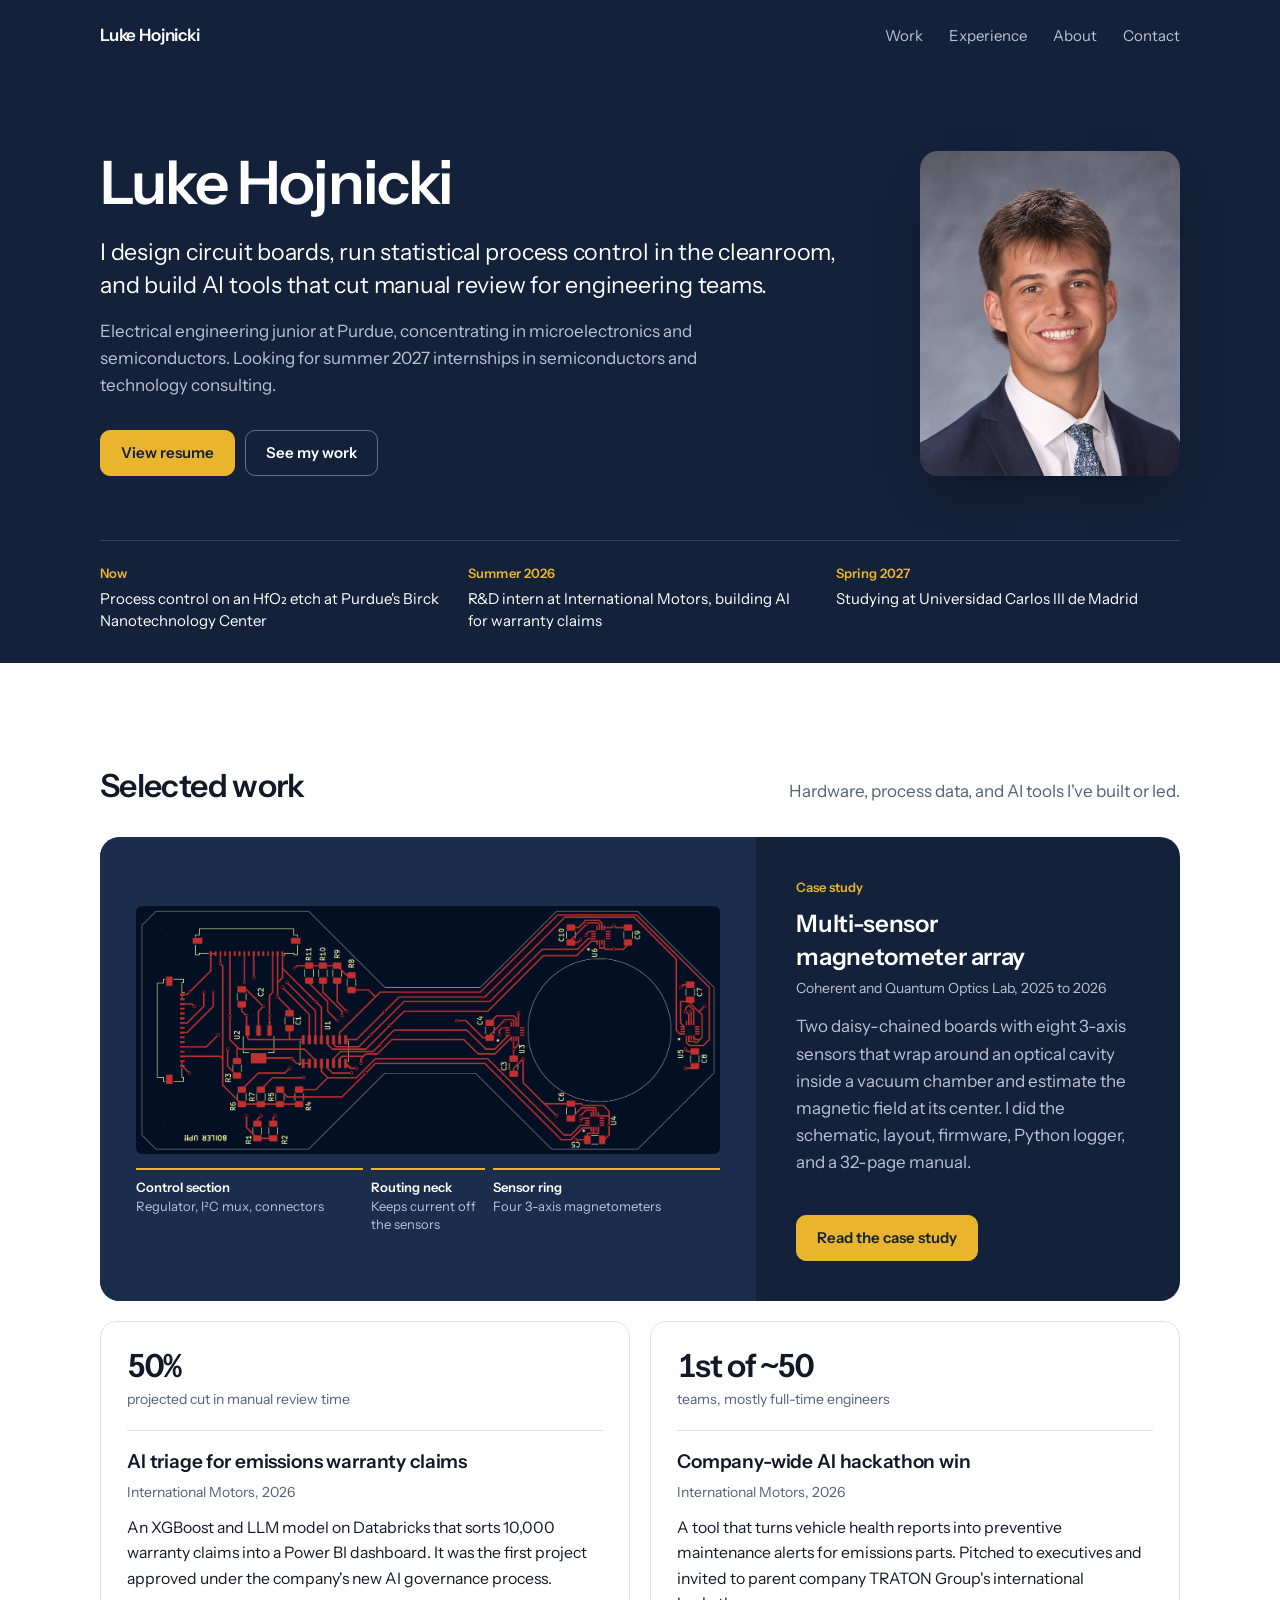
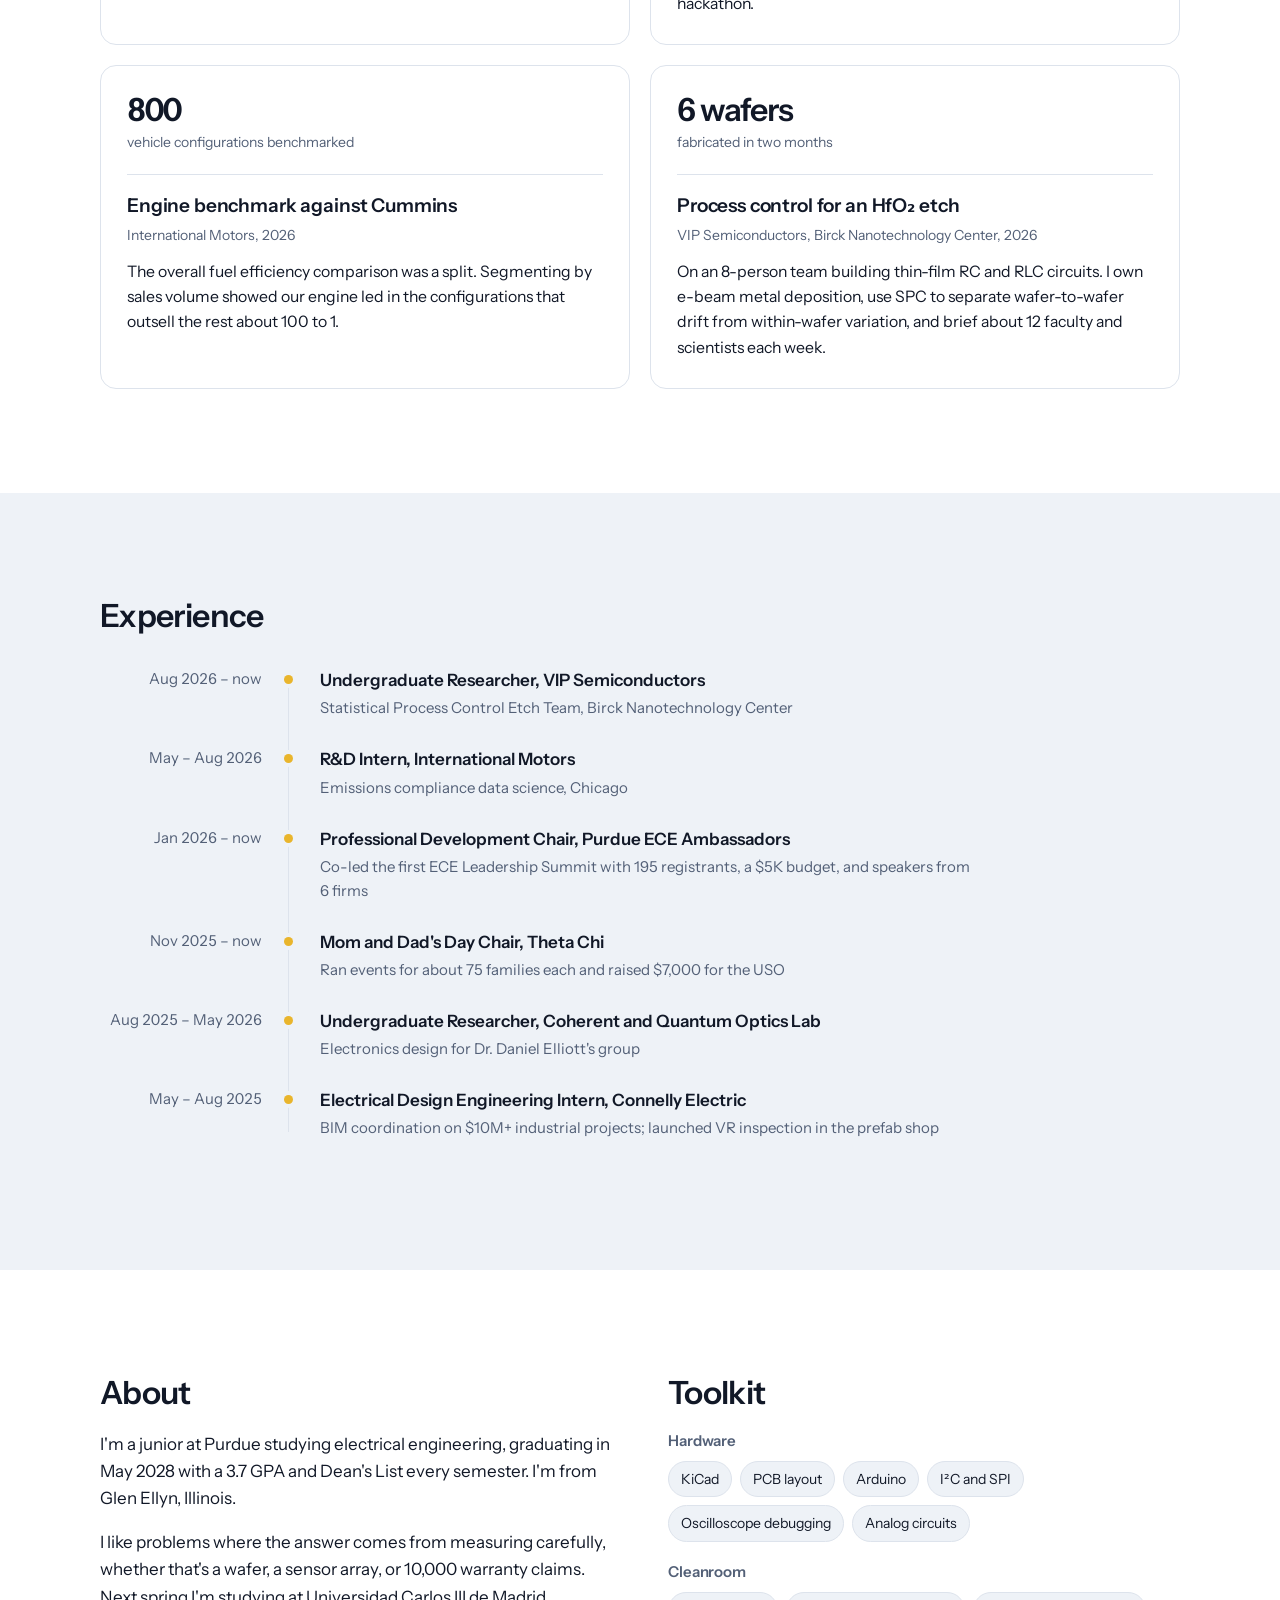
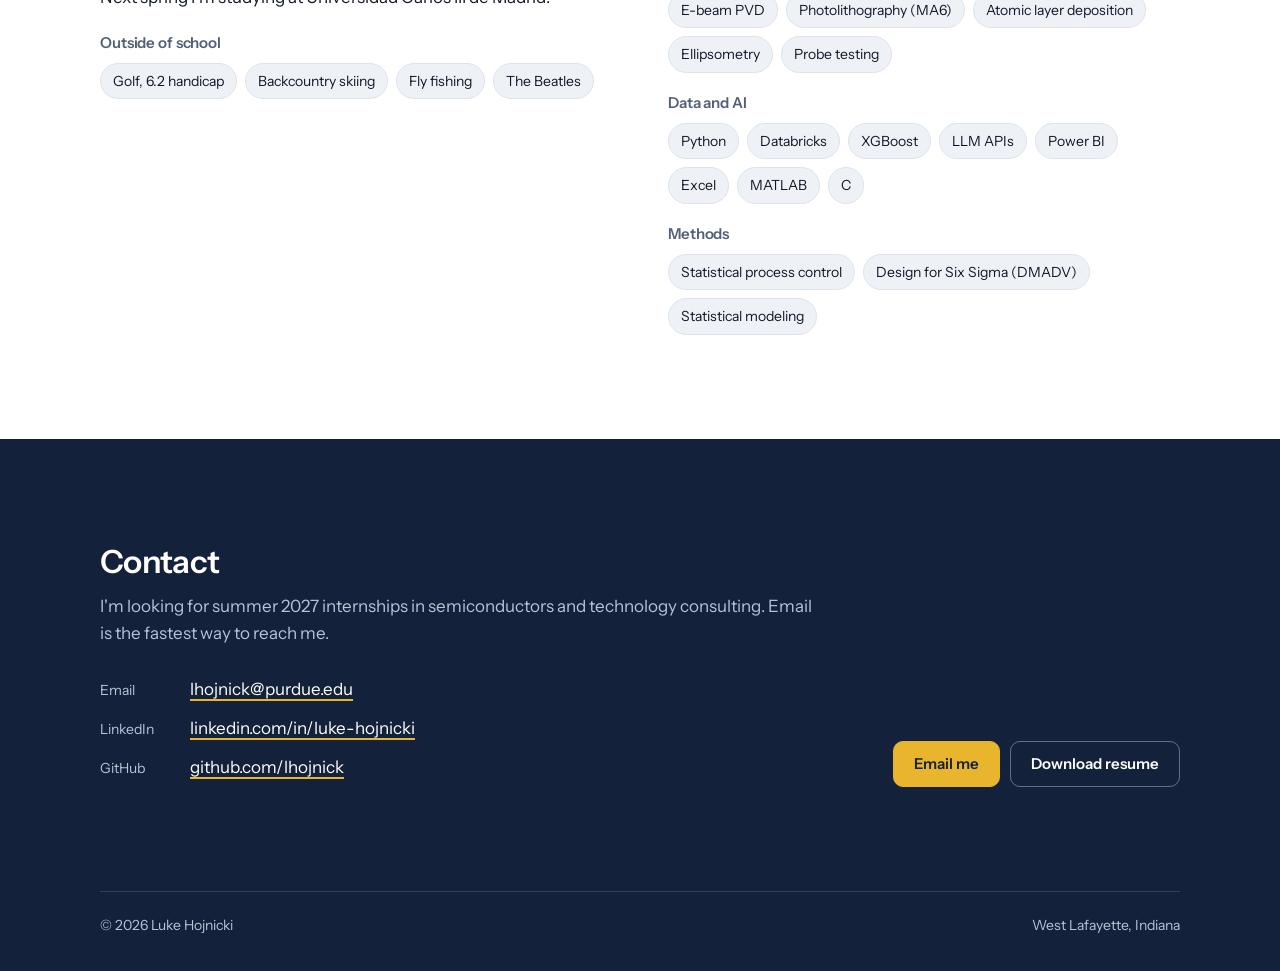
==== commit 86437f83: "Rebuild site with navy hero, portrait, project cards, and toolkit Co-Authored-By: Claude Opus 5.5 <n" ====
--- a/index.html
+++ b/index.html
@@ -7,9 +7,10 @@
 <meta name="description" content="Electrical engineering student at Purdue working on circuit board design, semiconductor process control, and applied AI.">
 <meta property="og:title" content="Luke Hojnicki">
 <meta property="og:description" content="Electrical engineering at Purdue. Circuit boards, semiconductor process control, and applied AI.">
-<meta property="og:image" content="https://lhojnick.github.io/assets/og.png">
-<meta property="og:url" content="https://lhojnick.github.io/">
+<meta property="og:image" content="https://lukehojnicki.com/assets/og.png">
+<meta property="og:url" content="https://lukehojnicki.com/">
 <meta name="twitter:card" content="summary_large_image">
+<meta name="theme-color" content="#13213a">
 <link rel="icon" href="favicon.svg" type="image/svg+xml">
 <link rel="preconnect" href="https://fonts.googleapis.com">
 <link rel="preconnect" href="https://fonts.gstatic.com" crossorigin>
@@ -18,160 +19,177 @@
 </head>
 <body>
 
-<header class="site-header">
-  <div class="container">
+<header class="hero navy">
+  <div class="container topbar">
     <a class="brand" href="./">Luke Hojnicki</a>
     <nav aria-label="Main">
       <ul>
         <li><a href="#work">Work</a></li>
         <li><a href="#experience">Experience</a></li>
         <li><a href="#about">About</a></li>
-        <li><a href="assets/resume.pdf">Resume</a></li>
+        <li><a href="#contact">Contact</a></li>
       </ul>
     </nav>
   </div>
+
+  <div class="container hero-grid">
+    <div>
+      <h1>Luke Hojnicki</h1>
+      <p class="statement">I design circuit boards, run statistical process control in the cleanroom, and build AI tools that cut manual review for engineering teams.</p>
+      <p class="sub">Electrical engineering junior at Purdue, concentrating in microelectronics and semiconductors. Looking for summer 2027 internships in semiconductors and technology consulting.</p>
+      <div class="actions">
+        <a class="button button-gold" href="assets/resume.pdf">View resume</a>
+        <a class="button" href="#work">See my work</a>
+      </div>
+    </div>
+    <figure class="hero-photo">
+      <img src="assets/portrait.jpg" width="486" height="600" alt="Luke Hojnicki in a navy suit and blue tie.">
+    </figure>
+  </div>
+
+  <div class="container">
+    <dl class="now">
+      <div><dt>Now</dt><dd>Process control on an HfO₂ etch at Purdue's Birck Nanotechnology Center</dd></div>
+      <div><dt>Summer 2026</dt><dd>R&amp;D intern at International Motors, building AI for warranty claims</dd></div>
+      <div><dt>Spring 2027</dt><dd>Studying at Universidad Carlos III de Madrid</dd></div>
+    </dl>
+  </div>
 </header>
 
 <main>
-  <section class="intro container">
-    <h1>Luke Hojnicki</h1>
-    <p class="statement">I design circuit boards, run statistical process control in the cleanroom, and build AI tools that cut manual review for engineering teams.</p>
-    <p class="sub">Electrical engineering junior at Purdue, concentrating in microelectronics and semiconductors. Looking for summer 2027 internships in semiconductors and technology consulting.</p>
-    <div class="actions">
-      <a class="button button-primary" href="assets/resume.pdf">View resume</a>
-      <a class="button" href="mailto:lhojnick@purdue.edu">Email me</a>
-    </div>
-    <dl class="now">
-      <div>
-        <dt>Now</dt>
-        <dd>Process control on an HfO₂ etch at Purdue's Birck Nanotechnology Center</dd>
-      </div>
-      <div>
-        <dt>Summer 2026</dt>
-        <dd>R&amp;D intern at International Motors, building AI for warranty claims</dd>
-      </div>
-      <div>
-        <dt>Spring 2027</dt>
-        <dd>Studying at Universidad Carlos III de Madrid</dd>
-      </div>
-    </dl>
-  </section>
-
-  <section class="section container" id="work">
-    <h2>Selected work</h2>
-
-    <article class="feature">
-      <a class="feature-media" href="magnetometer.html" aria-label="Multi-sensor magnetometer array case study">
-        <img src="assets/pcb-wide.png" width="1464" height="623"
-             alt="Top copper layer of the magnetometer board. Red traces run from the connector and control chips on the left, through a narrow neck, to four sensors placed around a circular cutout on the right.">
-        <ul class="regions">
-          <li><b>Control section</b>Regulator, I²C multiplexer, connectors</li>
-          <li><b>Routing neck</b>Keeps current away from the sensors</li>
-          <li><b>Sensor ring</b>Four 3-axis magnetometers around the cavity</li>
-        </ul>
-      </a>
-      <div class="row">
-        <div>
+  <section class="band" id="work">
+    <div class="container">
+      <div class="band-head">
+        <h2>Selected work</h2>
+        <p>Hardware, process data, and AI tools I've built or led.</p>
+      </div>
+
+      <article class="feature">
+        <a class="feature-media" href="magnetometer.html" aria-label="Magnetometer array case study">
+          <img src="assets/pcb-wide.png" width="1464" height="623"
+               alt="Top copper layer of the magnetometer board. Red traces run from the connector and control chips on the left, through a narrow neck, to four sensors placed around a circular cutout on the right.">
+          <ul class="regions">
+            <li><b>Control section</b>Regulator, I²C mux, connectors</li>
+            <li><b>Routing neck</b>Keeps current off the sensors</li>
+            <li><b>Sensor ring</b>Four 3-axis magnetometers</li>
+          </ul>
+        </a>
+        <div class="feature-body">
+          <p class="tag">Case study</p>
           <h3><a href="magnetometer.html">Multi-sensor magnetometer array</a></h3>
           <p class="meta">Coherent and Quantum Optics Lab, 2025 to 2026</p>
-        </div>
-        <div>
-          <p>Two daisy-chained boards with eight 3-axis sensors that wrap around an optical cavity inside a vacuum chamber and estimate the magnetic field at its center. I did the schematic, layout, firmware, Python logger, and a 32-page manual so the next student can run it alone.</p>
-          <a class="read-more" href="magnetometer.html">Read the case study</a>
-        </div>
-      </div>
-    </article>
-
-    <ul class="work-list">
-      <li>
-        <div class="row">
-          <div>
-            <h3>AI triage for emissions warranty claims</h3>
-            <p class="meta">International Motors, 2026</p>
+          <p class="desc">Two daisy-chained boards with eight 3-axis sensors that wrap around an optical cavity inside a vacuum chamber and estimate the magnetic field at its center. I did the schematic, layout, firmware, Python logger, and a 32-page manual.</p>
+          <div class="actions">
+            <a class="button button-gold" href="magnetometer.html">Read the case study</a>
           </div>
-          <p>Built an XGBoost and LLM model on Databricks that sorts 10,000 warranty claims into a Power BI dashboard. It's projected to halve a review that took the team a full work week, and it was the first project approved under the company's new AI governance process.</p>
-        </div>
-      </li>
-      <li>
-        <div class="row">
-          <div>
-            <h3>Engine benchmark against Cummins</h3>
-            <p class="meta">International Motors, 2026</p>
-          </div>
-          <p>Compared fuel efficiency across 800 vehicle configurations in EPA GEM. The overall result was a split, so I segmented by sales volume and found our engine led in the configurations that outsell the rest about 100 to 1.</p>
-        </div>
-      </li>
-      <li>
-        <div class="row">
-          <div>
-            <h3>First place, company-wide AI hackathon</h3>
-            <p class="meta">International Motors, 2026</p>
-          </div>
-          <p>Won against about 50 teams, mostly full-time engineers, with a tool that turns vehicle health reports into preventive maintenance alerts for emissions parts. Pitched it to executives and was invited to parent company TRATON Group's international hackathon.</p>
-        </div>
-      </li>
-      <li>
-        <div class="row">
-          <div>
-            <h3>Process control for an HfO₂ etch</h3>
-            <p class="meta">VIP Semiconductors, Birck Nanotechnology Center, 2026</p>
-          </div>
-          <p>On an 8-person team fabricating thin-film RC and RLC circuits on 4-inch wafers, with 6 wafers done in two months. I own e-beam metal deposition, apply SPC to separate wafer-to-wafer drift from within-wafer variation, and brief about 12 faculty and research scientists each week.</p>
-        </div>
-      </li>
-    </ul>
-  </section>
-
-  <section class="section container" id="experience">
-    <h2>Experience</h2>
-    <ol class="timeline">
-      <li>
-        <span class="when">Aug 2026 – now</span>
-        <div><span class="role">Undergraduate Researcher, VIP Semiconductors</span><p>Statistical Process Control Etch Team, Birck Nanotechnology Center</p></div>
-      </li>
-      <li>
-        <span class="when">May – Aug 2026</span>
-        <div><span class="role">R&amp;D Intern, International Motors</span><p>Emissions compliance data science, Chicago</p></div>
-      </li>
-      <li>
-        <span class="when">Jan 2026 – now</span>
-        <div><span class="role">Professional Development Chair, Purdue ECE Ambassadors</span><p>Co-led the first ECE Leadership Summit: 195 registrants, a $5K budget, and speakers from 6 firms</p></div>
-      </li>
-      <li>
-        <span class="when">Nov 2025 – now</span>
-        <div><span class="role">Mom and Dad's Day Chair, Theta Chi</span><p>Ran events for about 75 families each and raised $7,000 for the USO</p></div>
-      </li>
-      <li>
-        <span class="when">Aug 2025 – May 2026</span>
-        <div><span class="role">Undergraduate Researcher, Coherent and Quantum Optics Lab</span><p>Electronics design for Dr. Daniel Elliott's group</p></div>
-      </li>
-      <li>
-        <span class="when">May – Aug 2025</span>
-        <div><span class="role">Electrical Design Engineering Intern, Connelly Electric</span><p>BIM coordination on $10M+ industrial projects; launched VR inspection in the prefab shop</p></div>
-      </li>
-    </ol>
-  </section>
-
-  <section class="section container" id="about">
-    <h2>About</h2>
-    <div class="about-grid">
-      <img class="portrait" src="assets/portrait.jpg" width="486" height="600" alt="Luke Hojnicki in a navy suit and blue tie.">
+        </div>
+      </article>
+
+      <ul class="cards">
+        <li class="card">
+          <p class="metric">50%</p>
+          <p class="metric-label">projected cut in manual review time</p>
+          <hr>
+          <h3>AI triage for emissions warranty claims</h3>
+          <p class="meta">International Motors, 2026</p>
+          <p class="desc">An XGBoost and LLM model on Databricks that sorts 10,000 warranty claims into a Power BI dashboard. It was the first project approved under the company's new AI governance process.</p>
+        </li>
+        <li class="card">
+          <p class="metric">1st of ~50</p>
+          <p class="metric-label">teams, mostly full-time engineers</p>
+          <hr>
+          <h3>Company-wide AI hackathon win</h3>
+          <p class="meta">International Motors, 2026</p>
+          <p class="desc">A tool that turns vehicle health reports into preventive maintenance alerts for emissions parts. Pitched to executives and invited to parent company TRATON Group's international hackathon.</p>
+        </li>
+        <li class="card">
+          <p class="metric">800</p>
+          <p class="metric-label">vehicle configurations benchmarked</p>
+          <hr>
+          <h3>Engine benchmark against Cummins</h3>
+          <p class="meta">International Motors, 2026</p>
+          <p class="desc">The overall fuel efficiency comparison was a split. Segmenting by sales volume showed our engine led in the configurations that outsell the rest about 100 to 1.</p>
+        </li>
+        <li class="card">
+          <p class="metric">6 wafers</p>
+          <p class="metric-label">fabricated in two months</p>
+          <hr>
+          <h3>Process control for an HfO₂ etch</h3>
+          <p class="meta">VIP Semiconductors, Birck Nanotechnology Center, 2026</p>
+          <p class="desc">On an 8-person team building thin-film RC and RLC circuits. I own e-beam metal deposition, use SPC to separate wafer-to-wafer drift from within-wafer variation, and brief about 12 faculty and scientists each week.</p>
+        </li>
+      </ul>
+    </div>
+  </section>
+
+  <section class="band band-steel" id="experience">
+    <div class="container">
+      <div class="band-head"><h2>Experience</h2></div>
+      <ol class="timeline">
+        <li><span class="when">Aug 2026 – now</span><div class="body"><span class="role">Undergraduate Researcher, VIP Semiconductors</span><p>Statistical Process Control Etch Team, Birck Nanotechnology Center</p></div></li>
+        <li><span class="when">May – Aug 2026</span><div class="body"><span class="role">R&amp;D Intern, International Motors</span><p>Emissions compliance data science, Chicago</p></div></li>
+        <li><span class="when">Jan 2026 – now</span><div class="body"><span class="role">Professional Development Chair, Purdue ECE Ambassadors</span><p>Co-led the first ECE Leadership Summit with 195 registrants, a $5K budget, and speakers from 6 firms</p></div></li>
+        <li><span class="when">Nov 2025 – now</span><div class="body"><span class="role">Mom and Dad's Day Chair, Theta Chi</span><p>Ran events for about 75 families each and raised $7,000 for the USO</p></div></li>
+        <li><span class="when">Aug 2025 – May 2026</span><div class="body"><span class="role">Undergraduate Researcher, Coherent and Quantum Optics Lab</span><p>Electronics design for Dr. Daniel Elliott's group</p></div></li>
+        <li><span class="when">May – Aug 2025</span><div class="body"><span class="role">Electrical Design Engineering Intern, Connelly Electric</span><p>BIM coordination on $10M+ industrial projects; launched VR inspection in the prefab shop</p></div></li>
+      </ol>
+    </div>
+  </section>
+
+  <section class="band" id="about">
+    <div class="container split">
       <div>
+        <h2>About</h2>
         <p>I'm a junior at Purdue studying electrical engineering, graduating in May 2028 with a 3.7 GPA and Dean's List every semester. I'm from Glen Ellyn, Illinois.</p>
         <p>I like problems where the answer comes from measuring carefully, whether that's a wafer, a sensor array, or 10,000 warranty claims. Next spring I'm studying at Universidad Carlos III de Madrid.</p>
-        <p>Outside of school I golf (6.2 handicap), backcountry ski, fly fish, and listen to a lot of the Beatles.</p>
-      </div>
-    </div>
-  </section>
-
-  <section class="section container" id="contact">
-    <h2>Contact</h2>
-    <ul class="contact-list">
-      <li><span>Email</span><a href="mailto:lhojnick@purdue.edu">lhojnick@purdue.edu</a></li>
-      <li><span>LinkedIn</span><a href="https://www.linkedin.com/in/luke-hojnicki">linkedin.com/in/luke-hojnicki</a></li>
-      <li><span>GitHub</span><a href="https://github.com/lhojnick">github.com/lhojnick</a></li>
-      <li><span>Resume</span><a href="assets/resume.pdf">Download PDF</a></li>
-    </ul>
+        <div class="tool-group interests">
+          <h3>Outside of school</h3>
+          <ul class="chips">
+            <li>Golf, 6.2 handicap</li>
+            <li>Backcountry skiing</li>
+            <li>Fly fishing</li>
+            <li>The Beatles</li>
+          </ul>
+        </div>
+      </div>
+      <div>
+        <h2>Toolkit</h2>
+        <div class="tool-group">
+          <h3>Hardware</h3>
+          <ul class="chips"><li>KiCad</li><li>PCB layout</li><li>Arduino</li><li>I²C and SPI</li><li>Oscilloscope debugging</li><li>Analog circuits</li></ul>
+        </div>
+        <div class="tool-group">
+          <h3>Cleanroom</h3>
+          <ul class="chips"><li>E-beam PVD</li><li>Photolithography (MA6)</li><li>Atomic layer deposition</li><li>Ellipsometry</li><li>Probe testing</li></ul>
+        </div>
+        <div class="tool-group">
+          <h3>Data and AI</h3>
+          <ul class="chips"><li>Python</li><li>Databricks</li><li>XGBoost</li><li>LLM APIs</li><li>Power BI</li><li>Excel</li><li>MATLAB</li><li>C</li></ul>
+        </div>
+        <div class="tool-group">
+          <h3>Methods</h3>
+          <ul class="chips"><li>Statistical process control</li><li>Design for Six Sigma (DMADV)</li><li>Statistical modeling</li></ul>
+        </div>
+      </div>
+    </div>
+  </section>
+
+  <section class="band navy contact" id="contact">
+    <div class="container contact-grid">
+      <div>
+        <h2>Contact</h2>
+        <p class="muted lead">I'm looking for summer 2027 internships in semiconductors and technology consulting. Email is the fastest way to reach me.</p>
+        <ul class="contact-lines">
+          <li><span>Email</span><a href="mailto:lhojnick@purdue.edu">lhojnick@purdue.edu</a></li>
+          <li><span>LinkedIn</span><a href="https://www.linkedin.com/in/luke-hojnicki">linkedin.com/in/luke-hojnicki</a></li>
+          <li><span>GitHub</span><a href="https://github.com/lhojnick">github.com/lhojnick</a></li>
+        </ul>
+      </div>
+      <div class="actions">
+        <a class="button button-gold" href="mailto:lhojnick@purdue.edu">Email me</a>
+        <a class="button" href="assets/resume.pdf">Download resume</a>
+      </div>
+    </div>
   </section>
 </main>
 
--- a/styles.css
+++ b/styles.css
@@ -1,37 +1,44 @@
 /* Luke Hojnicki portfolio
-   Layout: one left-aligned 1040px column; text capped near 68ch; figures run full width.
-   Palette: white and cool silicon grey, graphite ink, and one accent borrowed from
-   the yellow safelight of a lithography bay. */
+   Layout: navy hero and contact bands bookend the page; work, experience and
+   toolkit sit on alternating white and steel bands inside a 1080px column.
+   Palette: taken from the portrait (navy suit, slate backdrop) plus one warm gold. */
 
 :root {
   --bg: #ffffff;
-  --surface: #f3f4f6;
-  --ink: #15181e;
-  --ink-2: #5a626e;
-  --line: #e3e6eb;
-  --amber: #f2b705;
-  --amber-hover: #ddA700;
-  --on-amber: #15181e;
+  --surface: #eef2f7;
+  --card: #ffffff;
+  --ink: #111827;
+  --ink-2: #536077;
+  --line: #dde3ec;
+  --navy: #13213a;
+  --navy-2: #1b2d4d;
+  --on-navy: #ffffff;
+  --on-navy-2: #b8c3d6;
+  --navy-line: rgba(255, 255, 255, 0.14);
+  --gold: #e9b52c;
+  --gold-hover: #f4c440;
+  --on-gold: #13213a;
   --paper: #ffffff;
 
   --font: "Instrument Sans", ui-sans-serif, system-ui, -apple-system, "Segoe UI", Roboto, Helvetica, Arial, sans-serif;
   --mono: ui-monospace, "SF Mono", Menlo, Consolas, monospace;
-
-  --container: 1040px;
-  --text: 68ch;
+  --container: 1080px;
+  --text: 66ch;
   --gutter: clamp(20px, 5vw, 40px);
-  --section: clamp(56px, 9vw, 96px);
+  --band: clamp(64px, 9vw, 104px);
   color-scheme: light;
 }
 
 @media (prefers-color-scheme: dark) {
   :root {
-    --bg: #0f1115;
-    --surface: #171a20;
-    --ink: #eceef2;
-    --ink-2: #9ba3af;
-    --line: #262b33;
-    --amber-hover: #ffc72c;
+    --bg: #0c1220;
+    --surface: #111a2c;
+    --card: #142036;
+    --ink: #e8edf5;
+    --ink-2: #9aa6bb;
+    --line: #233049;
+    --navy: #0f1a2f;
+    --navy-2: #172742;
     color-scheme: dark;
   }
 }
@@ -49,169 +56,210 @@
   line-height: 1.6;
   -webkit-font-smoothing: antialiased;
 }
-
 img { display: block; max-width: 100%; height: auto; }
-::selection { background: var(--amber); color: var(--on-amber); }
+::selection { background: var(--gold); color: var(--on-gold); }
 
 a {
   color: inherit;
   text-decoration-line: underline;
-  text-decoration-color: var(--amber);
+  text-decoration-color: var(--gold);
   text-decoration-thickness: 2px;
   text-underline-offset: 4px;
 }
 a:hover { text-decoration-color: currentColor; }
-:focus-visible { outline: 2px solid var(--ink); outline-offset: 3px; border-radius: 4px; }
+:focus-visible { outline: 2px solid var(--gold); outline-offset: 3px; border-radius: 4px; }
 
 h1, h2, h3 { margin: 0; font-weight: 600; text-wrap: balance; }
-h1 { font-size: clamp(2rem, 4.2vw, 2.75rem); line-height: 1.1; letter-spacing: -0.022em; }
-h2 { font-size: 1.5rem; line-height: 1.25; letter-spacing: -0.012em; }
-h3 { font-size: 1.1875rem; line-height: 1.35; letter-spacing: -0.006em; }
+h1 { font-size: clamp(2.4rem, 5.4vw, 3.75rem); line-height: 1.04; letter-spacing: -0.03em; }
+h2 { font-size: clamp(1.6rem, 2.6vw, 2rem); line-height: 1.2; letter-spacing: -0.02em; }
+h3 { font-size: 1.1875rem; line-height: 1.35; letter-spacing: -0.008em; }
 p { margin: 0 0 1em; max-width: var(--text); }
 p:last-child { margin-bottom: 0; }
 
 .container { width: 100%; max-width: calc(var(--container) + 2 * var(--gutter)); margin: 0 auto; padding-inline: var(--gutter); }
 .meta { font-size: 0.875rem; color: var(--ink-2); margin: 4px 0 0; }
-.muted { color: var(--ink-2); }
-
-/* ---------- header ---------- */
-.site-header .container {
-  display: flex; flex-wrap: wrap; align-items: center; justify-content: space-between;
-  gap: 12px 28px; padding-block: 22px;
-}
+
+/* ---------- navy bands ---------- */
+.navy { background: var(--navy); color: var(--on-navy); }
+.navy .muted, .navy .sub { color: var(--on-navy-2); }
+
+.topbar { display: flex; flex-wrap: wrap; align-items: center; justify-content: space-between; gap: 12px 28px; padding-block: 22px; }
 .brand { font-weight: 600; text-decoration: none; letter-spacing: -0.01em; }
-.site-header ul { list-style: none; margin: 0; padding: 0; display: flex; flex-wrap: wrap; gap: 6px 24px; }
-.site-header nav a { text-decoration: none; color: var(--ink-2); font-size: 0.9375rem; }
-.site-header nav a:hover { color: var(--ink); }
-
-/* ---------- buttons ---------- */
-.actions { display: flex; flex-wrap: wrap; gap: 10px; margin-top: 28px; }
-.button {
-  display: inline-flex; align-items: center; min-height: 44px; padding: 0 18px;
-  border: 1px solid var(--line); border-radius: 8px;
-  font-size: 0.9375rem; font-weight: 600; text-decoration: none; color: var(--ink);
-  background: var(--bg);
-}
-.button:hover { border-color: var(--ink-2); }
-.button-primary { background: var(--amber); border-color: var(--amber); color: var(--on-amber); }
-.button-primary:hover { background: var(--amber-hover); border-color: var(--amber-hover); }
-
-/* ---------- intro ---------- */
-.intro { padding-block: clamp(40px, 8vw, 88px) 0; }
-.statement {
-  font-size: clamp(1.25rem, 2.3vw, 1.5rem); line-height: 1.42; letter-spacing: -0.01em;
-  max-width: 34em; margin: 18px 0 0;
-}
-.intro .sub { color: var(--ink-2); margin-top: 16px; max-width: 60ch; }
+.topbar ul { list-style: none; margin: 0; padding: 0; display: flex; flex-wrap: wrap; gap: 6px 26px; }
+.topbar nav a { text-decoration: none; font-size: 0.9375rem; color: var(--on-navy-2); }
+.topbar nav a:hover { color: var(--on-navy); }
+
+/* ---------- hero ---------- */
+.hero-grid {
+  display: grid; grid-template-columns: minmax(0, 1fr) 260px; gap: 56px; align-items: center;
+  padding-block: clamp(36px, 7vw, 80px) clamp(40px, 6vw, 64px);
+}
+.statement { font-size: clamp(1.2rem, 2.2vw, 1.45rem); line-height: 1.42; letter-spacing: -0.01em; margin: 22px 0 0; max-width: 32em; }
+.hero .sub { margin-top: 16px; max-width: 58ch; }
+.hero-photo { margin: 0; }
+.hero-photo img {
+  width: 100%; aspect-ratio: 4 / 5; object-fit: cover; object-position: 50% 20%;
+  border-radius: 18px; box-shadow: 0 24px 48px -24px rgba(0, 0, 0, 0.55);
+}
 
 .now {
   display: grid; grid-template-columns: repeat(3, minmax(0, 1fr)); gap: 24px;
-  margin: clamp(40px, 6vw, 64px) 0 0; padding-top: 18px; border-top: 1px solid var(--line);
-}
-.now dt { font-size: 0.875rem; color: var(--ink-2); }
-.now dd { margin: 4px 0 0; font-size: 0.9375rem; line-height: 1.5; }
-
-/* ---------- sections ---------- */
-.section { padding-block: var(--section) 0; }
-.section > h2 { margin-bottom: 24px; }
-
-/* Featured project: the one bold block on the page */
-.feature-media {
-  display: block; text-decoration: none;
-  background: var(--surface); border-radius: 14px;
-  padding: clamp(18px, 4vw, 44px) clamp(18px, 4vw, 44px) clamp(16px, 3vw, 32px);
-}
-.feature-media img { width: 100%; border-radius: 4px; }
+  margin: 0; padding-block: 22px 30px; border-top: 1px solid var(--navy-line);
+}
+.now dt { font-size: 0.8125rem; color: var(--gold); font-weight: 600; letter-spacing: 0.01em; }
+.now dd { margin: 4px 0 0; font-size: 0.9375rem; line-height: 1.5; color: var(--on-navy); }
+
+/* ---------- buttons ---------- */
+.actions { display: flex; flex-wrap: wrap; gap: 10px; margin-top: 30px; }
+.button {
+  display: inline-flex; align-items: center; min-height: 46px; padding: 0 20px;
+  border-radius: 10px; border: 1px solid var(--line);
+  font-size: 0.9375rem; font-weight: 600; text-decoration: none; color: var(--ink); background: var(--card);
+}
+.button:hover { border-color: var(--ink-2); }
+.button-gold { background: var(--gold); border-color: var(--gold); color: var(--on-gold); }
+.button-gold:hover { background: var(--gold-hover); border-color: var(--gold-hover); }
+.navy .button:not(.button-gold) { background: transparent; color: var(--on-navy); border-color: rgba(255, 255, 255, 0.35); }
+.navy .button:not(.button-gold):hover { border-color: var(--on-navy); }
+
+/* ---------- bands ---------- */
+.band { padding-block: var(--band); }
+.band-steel { background: var(--surface); }
+.band-head { display: flex; flex-wrap: wrap; align-items: baseline; justify-content: space-between; gap: 8px 24px; margin-bottom: 32px; }
+.band-head p { color: var(--ink-2); margin: 0; }
+
+/* Featured project */
+.feature {
+  display: grid; grid-template-columns: minmax(0, 1.55fr) minmax(0, 1fr); gap: 0;
+  background: var(--navy); color: var(--on-navy); border-radius: 20px; overflow: hidden;
+}
+.feature-media { text-decoration: none; color: inherit; padding: clamp(20px, 3.5vw, 36px); background: var(--navy-2); display: flex; flex-direction: column; justify-content: center; }
+.feature-media img { width: 100%; border-radius: 6px; }
 .regions {
   list-style: none; margin: 14px 0 0; padding: 0;
   display: grid; grid-template-columns: 40fr 20fr 40fr; gap: 8px;
-  font-size: 0.8125rem; line-height: 1.4; color: var(--ink-2);
-}
-.regions li { border-top: 2px solid var(--amber); padding-top: 8px; padding-right: 8px; }
-.regions b { display: block; color: var(--ink); font-weight: 600; }
-
-.row {
-  display: grid; grid-template-columns: minmax(0, 5fr) minmax(0, 7fr); gap: 12px 40px;
-  padding-block: 24px; border-top: 1px solid var(--line);
-}
-.feature .row { border-top: 0; padding-top: 22px; }
-.row h3 a { text-decoration: none; }
-.row h3 a:hover { text-decoration: underline; text-decoration-color: var(--amber); }
-.work-list { list-style: none; margin: 8px 0 0; padding: 0; }
-.work-list li:last-child .row { border-bottom: 1px solid var(--line); }
-.read-more { display: inline-block; margin-top: 10px; font-weight: 600; font-size: 0.9375rem; }
-
-/* Experience */
-.timeline { list-style: none; margin: 0; padding: 0; }
+  font-size: 0.8125rem; line-height: 1.4; color: var(--on-navy-2);
+}
+.regions li { border-top: 2px solid var(--gold); padding-top: 8px; padding-right: 6px; }
+.regions b { display: block; color: var(--on-navy); font-weight: 600; }
+.feature-body { padding: clamp(24px, 3.5vw, 40px); display: flex; flex-direction: column; justify-content: center; }
+.feature-body .tag { font-size: 0.8125rem; font-weight: 600; color: var(--gold); margin: 0 0 10px; }
+.feature-body h3 { font-size: 1.5rem; letter-spacing: -0.015em; }
+.feature-body h3 a { text-decoration: none; }
+.feature-body .meta { color: var(--on-navy-2); }
+.feature-body p { color: var(--on-navy-2); }
+.feature-body .desc { margin-top: 14px; }
+.feature-body .actions { margin-top: 22px; }
+
+/* Project cards */
+.cards { list-style: none; margin: 20px 0 0; padding: 0; display: grid; grid-template-columns: repeat(2, minmax(0, 1fr)); gap: 20px; }
+.card {
+  background: var(--card); border: 1px solid var(--line); border-radius: 16px;
+  padding: 26px 26px 28px; display: flex; flex-direction: column;
+}
+.metric { font-size: 2rem; font-weight: 600; letter-spacing: -0.03em; line-height: 1.1; margin: 0; font-variant-numeric: tabular-nums; }
+.metric-label { font-size: 0.875rem; color: var(--ink-2); margin: 4px 0 0; }
+.card hr { border: 0; border-top: 1px solid var(--line); margin: 20px 0 18px; width: 100%; }
+.card h3 { margin-bottom: 2px; }
+.card .desc { margin-top: 12px; font-size: 0.9875rem; color: var(--ink); }
+
+/* Experience timeline: a real sequence, so it gets a rail */
+.timeline { list-style: none; margin: 0; padding: 0; position: relative; }
 .timeline li {
-  display: grid; grid-template-columns: 170px minmax(0, 1fr); gap: 4px 32px;
-  padding-block: 16px; border-top: 1px solid var(--line);
-}
-.timeline li:last-child { border-bottom: 1px solid var(--line); }
-.when { font-size: 0.9375rem; color: var(--ink-2); font-variant-numeric: tabular-nums; }
-.role { font-weight: 600; }
+  position: relative; display: grid; grid-template-columns: 170px minmax(0, 1fr); gap: 4px 36px;
+  padding: 0 0 26px;
+}
+.timeline li::before {
+  content: ""; position: absolute; left: 184px; top: 8px; width: 9px; height: 9px; border-radius: 50%;
+  background: var(--gold); box-shadow: 0 0 0 4px var(--surface);
+}
+.timeline::before { content: ""; position: absolute; left: 188px; top: 12px; bottom: 34px; width: 1px; background: var(--line); }
+.timeline .when { font-size: 0.9375rem; color: var(--ink-2); font-variant-numeric: tabular-nums; text-align: right; padding-right: 8px; }
+.timeline .body { padding-left: 14px; }
+.timeline .role { font-weight: 600; }
 .timeline p { margin: 2px 0 0; color: var(--ink-2); font-size: 0.9375rem; }
 
-/* About */
-.about-grid { display: grid; grid-template-columns: 180px minmax(0, 1fr); gap: 40px; align-items: start; }
-.portrait { width: 100%; aspect-ratio: 486 / 600; object-fit: cover; border-radius: 12px; background: var(--surface); }
-
-/* Contact */
-.contact-list { list-style: none; margin: 0; padding: 0; max-width: 560px; }
-.contact-list li { display: grid; grid-template-columns: 110px minmax(0, 1fr); gap: 16px; padding-block: 12px; border-top: 1px solid var(--line); }
-.contact-list li:last-child { border-bottom: 1px solid var(--line); }
-.contact-list span { color: var(--ink-2); font-size: 0.9375rem; }
-.contact-list a { overflow-wrap: anywhere; }
-
-.site-footer { margin-top: var(--section); }
+/* About + toolkit */
+.split { display: grid; grid-template-columns: minmax(0, 1fr) minmax(0, 1fr); gap: 56px; align-items: start; }
+.split h2 { margin-bottom: 18px; }
+.tool-group + .tool-group { margin-top: 20px; }
+.tool-group h3 { font-size: 0.9375rem; color: var(--ink-2); font-weight: 600; margin-bottom: 10px; }
+.chips { list-style: none; margin: 0; padding: 0; display: flex; flex-wrap: wrap; gap: 8px; }
+.chips li { font-size: 0.875rem; padding: 6px 12px; border-radius: 999px; background: var(--surface); border: 1px solid var(--line); }
+.interests { margin-top: 22px; }
+
+/* Contact band */
+.contact .band-head { margin-bottom: 0; }
+.contact h2 { color: var(--on-navy); }
+.contact .lead { margin-top: 12px; }
+.contact-grid { display: grid; grid-template-columns: minmax(0, 1fr) auto; gap: 32px; align-items: end; }
+.contact-lines { list-style: none; margin: 22px 0 0; padding: 0; }
+.contact-lines li { padding: 6px 0; color: var(--on-navy-2); }
+.contact-lines a { color: var(--on-navy); }
+.contact-lines span { display: inline-block; width: 90px; font-size: 0.875rem; }
+
+.site-footer { background: var(--navy); color: var(--on-navy-2); }
 .footer-inner {
-  padding-block: 24px 40px; border-top: 1px solid var(--line);
-  font-size: 0.875rem; color: var(--ink-2);
+  padding-block: 22px 34px; border-top: 1px solid var(--navy-line); font-size: 0.875rem;
   display: flex; flex-wrap: wrap; justify-content: space-between; gap: 8px 24px;
 }
 
 /* ---------- case study ---------- */
-.case { padding-top: clamp(28px, 5vw, 56px); }
-.back { display: inline-block; font-size: 0.9375rem; color: var(--ink-2); text-decoration: none; margin-bottom: 28px; }
-.back:hover { color: var(--ink); }
-.case h1 { font-size: clamp(2rem, 4.6vw, 3rem); max-width: 18ch; }
+.case-hero { padding-block: clamp(20px, 4vw, 40px) clamp(40px, 6vw, 64px); }
+.back { display: inline-block; font-size: 0.9375rem; color: var(--on-navy-2); text-decoration: none; margin-bottom: 26px; }
+.back:hover { color: var(--on-navy); }
+.case-hero h1 { max-width: 18ch; }
 
 .specs {
   display: grid; grid-template-columns: repeat(2, minmax(0, 1fr)); column-gap: 40px;
-  margin: 40px 0 0; border-bottom: 1px solid var(--line);
-}
-.specs div { display: grid; grid-template-columns: 112px minmax(0, 1fr); gap: 16px; padding-block: 12px; border-top: 1px solid var(--line); }
+  margin: 0; border-bottom: 1px solid var(--line);
+}
+.specs div { display: grid; grid-template-columns: 112px minmax(0, 1fr); gap: 16px; padding-block: 13px; border-top: 1px solid var(--line); }
 .specs dt { font-size: 0.875rem; color: var(--ink-2); padding-top: 1px; }
 .specs dd { margin: 0; font-size: 0.9375rem; font-variant-numeric: tabular-nums; }
 
-.prose { margin-top: var(--section); }
+.case-body { padding-block: clamp(40px, 6vw, 64px) 0; }
+.prose { margin-top: var(--band); }
 .prose > h2 { margin-bottom: 16px; }
 .prose > h3 { margin: 32px 0 8px; }
-.prose > p { max-width: var(--text); }
 
 figure { margin: 32px 0; }
 figcaption { font-size: 0.875rem; color: var(--ink-2); margin-top: 12px; max-width: var(--text); }
-.panel { background: var(--surface); border-radius: 14px; padding: clamp(16px, 3.5vw, 40px); }
-.paper { background: var(--paper); border: 1px solid var(--line); border-radius: 10px; padding: clamp(10px, 2vw, 20px); }
+.panel { background: var(--navy-2); border-radius: 18px; padding: clamp(16px, 3.5vw, 40px); }
+.panel .regions { color: var(--on-navy-2); }
+.paper { background: var(--paper); border: 1px solid var(--line); border-radius: 12px; padding: clamp(10px, 2vw, 20px); }
 .pair { display: grid; grid-template-columns: repeat(2, minmax(0, 1fr)); gap: 20px; align-items: start; }
+.pair figure { margin: 0; }
 .photo { max-width: 600px; }
-.photo img { border-radius: 10px; }
+.photo img { border-radius: 12px; }
 
 pre {
   margin: 24px 0; padding: 18px 20px; overflow-x: auto; max-width: var(--text);
-  background: var(--surface); border: 1px solid var(--line); border-radius: 10px;
+  background: var(--navy); color: #e6ecf5; border-radius: 12px;
   font-family: var(--mono); font-size: 0.875rem; line-height: 1.6;
 }
 code { font-family: var(--mono); font-size: 0.9em; }
 
 /* ---------- responsive ---------- */
+@media (max-width: 900px) {
+  .feature { grid-template-columns: minmax(0, 1fr); }
+  .split { grid-template-columns: minmax(0, 1fr); gap: 48px; }
+}
 @media (max-width: 760px) {
-  .now { grid-template-columns: 1fr; gap: 14px; }
-  .row, .timeline li { grid-template-columns: minmax(0, 1fr); }
-  .about-grid { grid-template-columns: minmax(0, 1fr); gap: 24px; }
-  .portrait { max-width: 150px; }
+  .hero-grid { grid-template-columns: minmax(0, 1fr); gap: 28px; }
+  .hero-photo { order: -1; width: 120px; }
+  .hero-photo img { border-radius: 14px; }
+  .now { grid-template-columns: minmax(0, 1fr); gap: 14px; }
+  .cards { grid-template-columns: minmax(0, 1fr); }
+  .regions { grid-template-columns: minmax(0, 1fr); gap: 12px; }
+  .timeline::before { left: 4px; }
+  .timeline li { grid-template-columns: minmax(0, 1fr); padding-left: 26px; }
+  .timeline li::before { left: 0; }
+  .timeline .when { text-align: left; padding-right: 0; }
+  .timeline .body { padding-left: 0; }
+  .contact-grid { grid-template-columns: minmax(0, 1fr); }
   .specs { grid-template-columns: minmax(0, 1fr); }
   .pair { grid-template-columns: minmax(0, 1fr); }
-  .regions { grid-template-columns: minmax(0, 1fr); gap: 12px; }
-  .regions li { padding-right: 0; }
-}
+}
+.case-body + .site-footer { margin-top: var(--band); }
+.case-body + .site-footer .footer-inner { border-top: 0; }
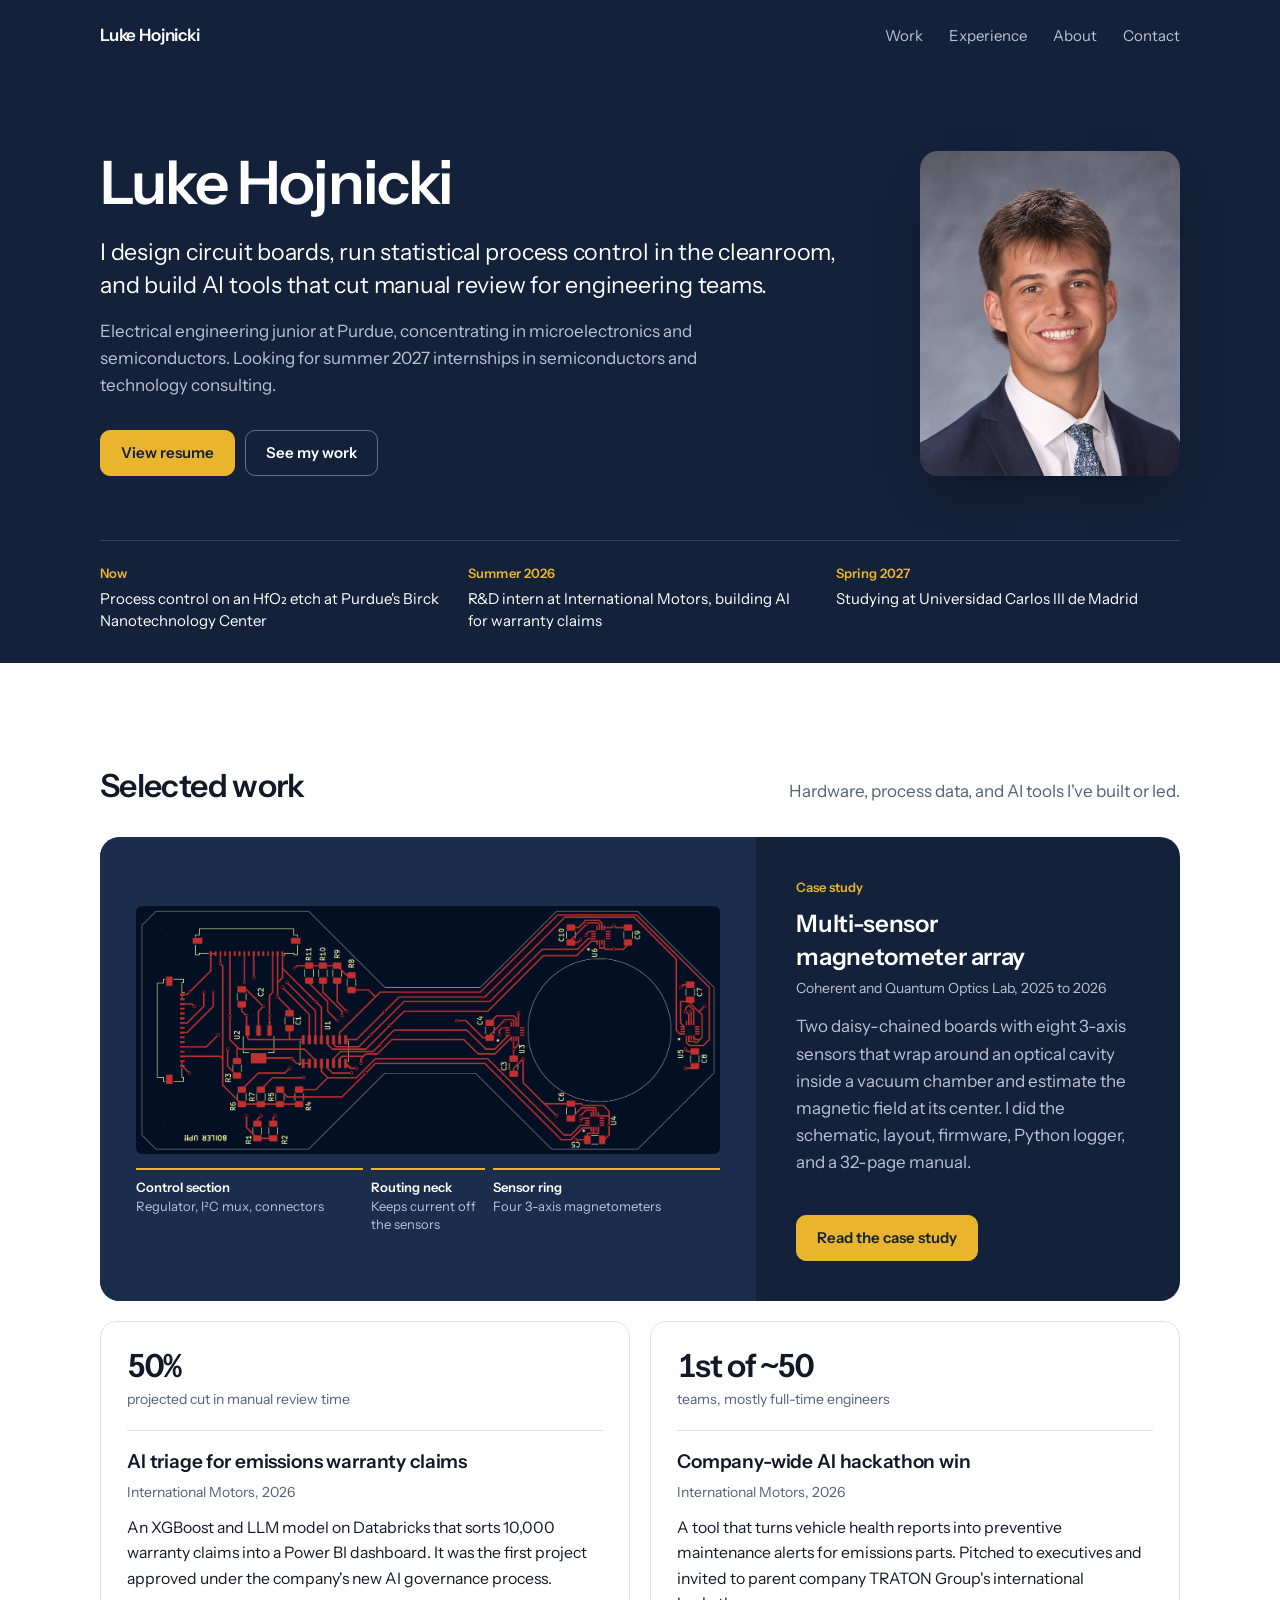
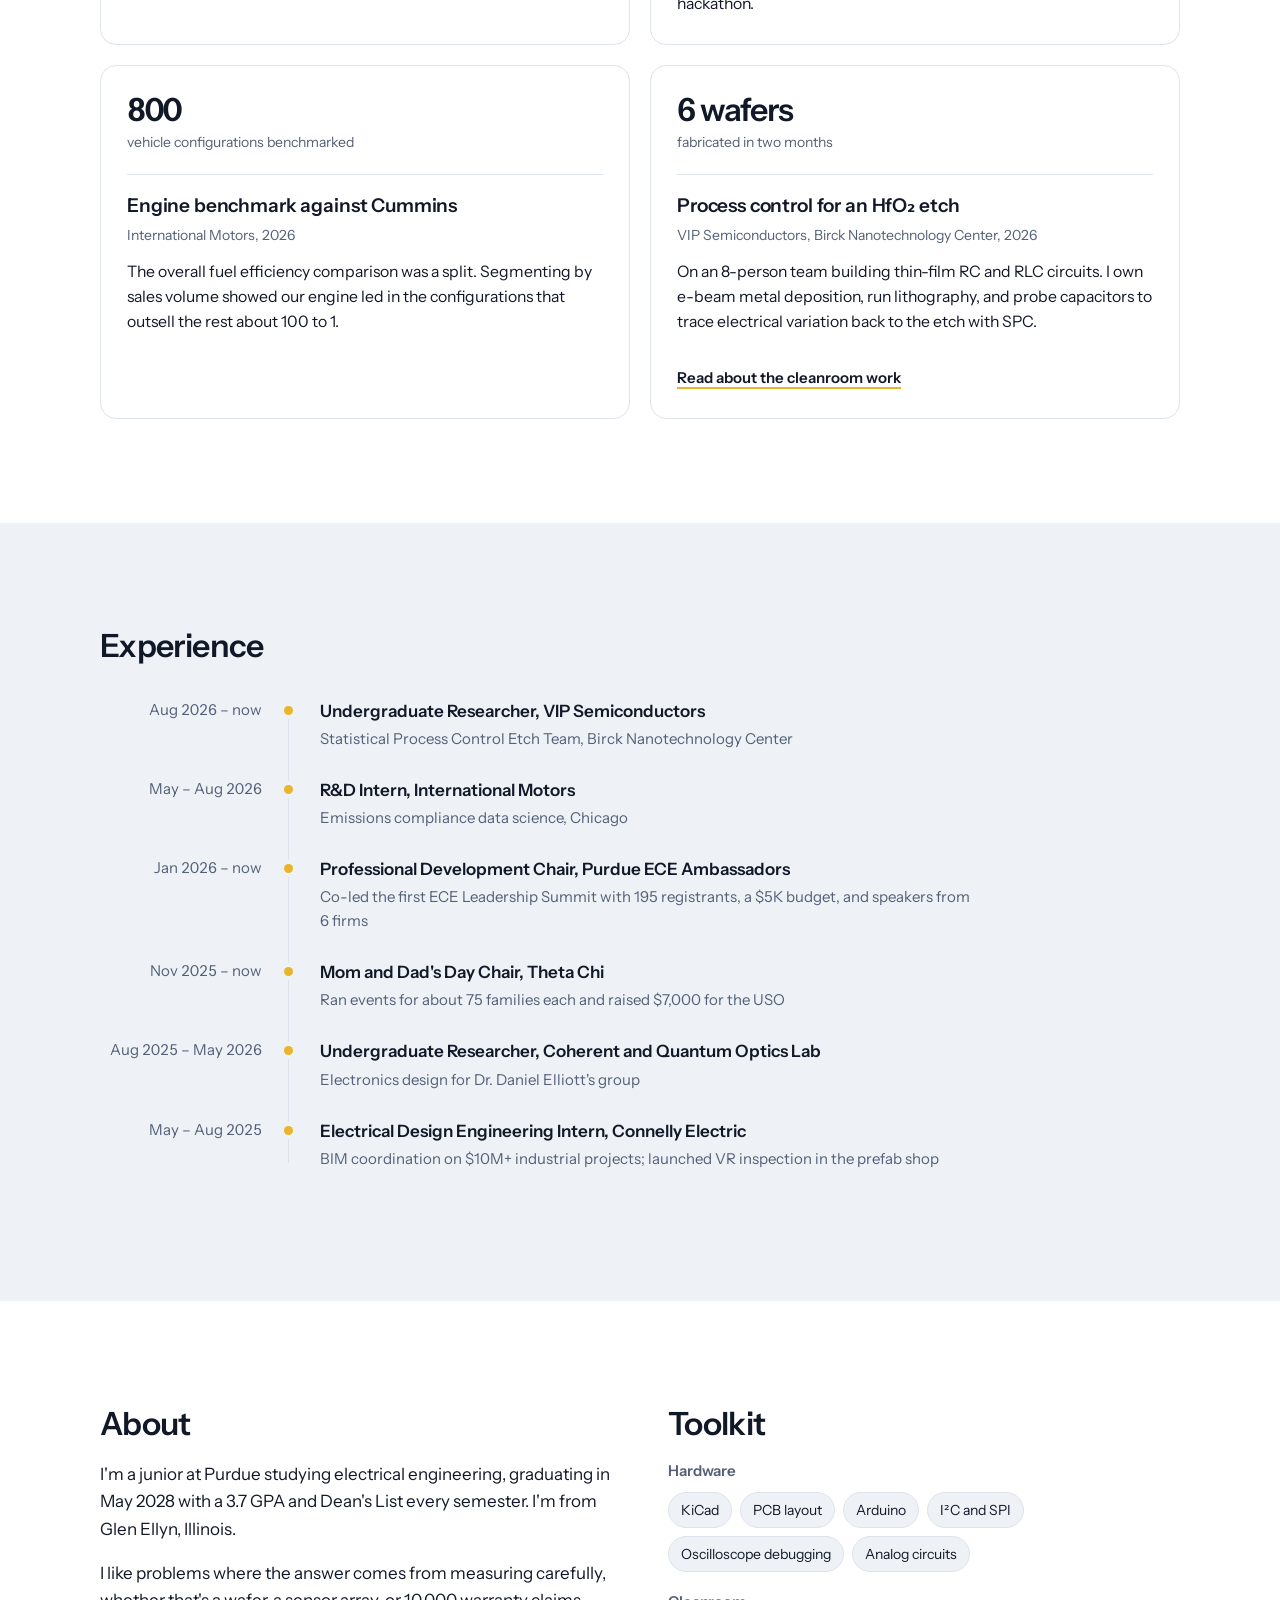
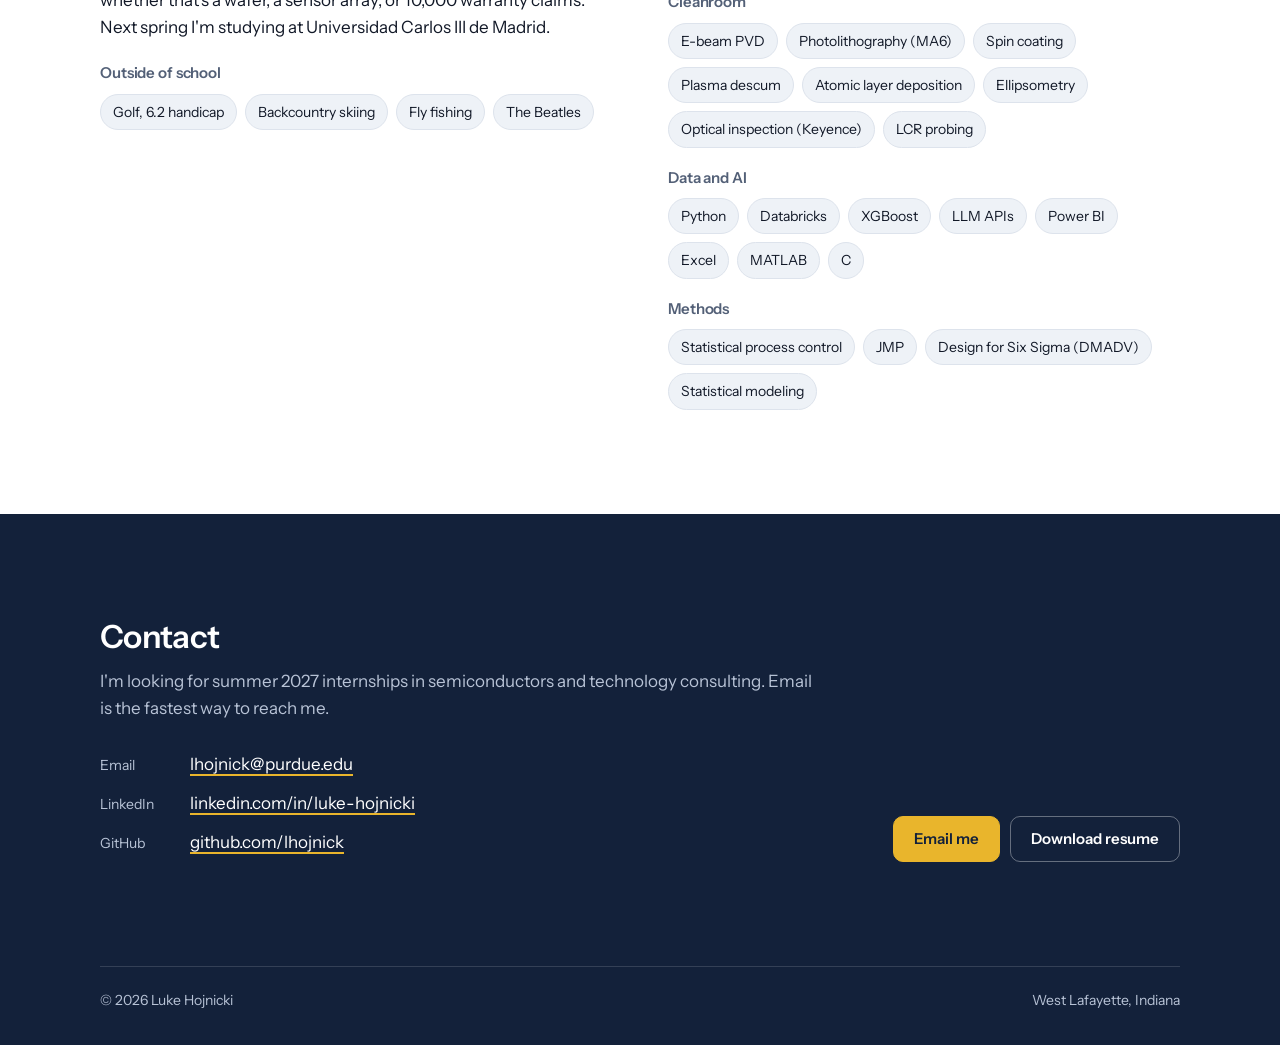
==== commit ffda6eb0: "Add Birck cleanroom case study and link it from the SPC card Co-Authored-By: Claude Opus 5.5 <norepl" ====
--- a/index.html
+++ b/index.html
@@ -114,9 +114,10 @@
           <p class="metric">6 wafers</p>
           <p class="metric-label">fabricated in two months</p>
           <hr>
-          <h3>Process control for an HfO₂ etch</h3>
+          <h3><a href="birck.html">Process control for an HfO₂ etch</a></h3>
           <p class="meta">VIP Semiconductors, Birck Nanotechnology Center, 2026</p>
-          <p class="desc">On an 8-person team building thin-film RC and RLC circuits. I own e-beam metal deposition, use SPC to separate wafer-to-wafer drift from within-wafer variation, and brief about 12 faculty and scientists each week.</p>
+          <p class="desc">On an 8-person team building thin-film RC and RLC circuits. I own e-beam metal deposition, run lithography, and probe capacitors to trace electrical variation back to the etch with SPC.</p>
+          <p class="card-link"><a href="birck.html">Read about the cleanroom work</a></p>
         </li>
       </ul>
     </div>
@@ -160,7 +161,7 @@
         </div>
         <div class="tool-group">
           <h3>Cleanroom</h3>
-          <ul class="chips"><li>E-beam PVD</li><li>Photolithography (MA6)</li><li>Atomic layer deposition</li><li>Ellipsometry</li><li>Probe testing</li></ul>
+          <ul class="chips"><li>E-beam PVD</li><li>Photolithography (MA6)</li><li>Spin coating</li><li>Plasma descum</li><li>Atomic layer deposition</li><li>Ellipsometry</li><li>Optical inspection (Keyence)</li><li>LCR probing</li></ul>
         </div>
         <div class="tool-group">
           <h3>Data and AI</h3>
@@ -168,7 +169,7 @@
         </div>
         <div class="tool-group">
           <h3>Methods</h3>
-          <ul class="chips"><li>Statistical process control</li><li>Design for Six Sigma (DMADV)</li><li>Statistical modeling</li></ul>
+          <ul class="chips"><li>Statistical process control</li><li>JMP</li><li>Design for Six Sigma (DMADV)</li><li>Statistical modeling</li></ul>
         </div>
       </div>
     </div>
--- a/styles.css
+++ b/styles.css
@@ -240,6 +240,33 @@
 }
 code { font-family: var(--mono); font-size: 0.9em; }
 
+/* Birck case study: layer stack, process flow, notes */
+.stack { max-width: 640px; border-radius: 12px; overflow: hidden; border: 1px solid var(--line); }
+.layer { display: flex; justify-content: space-between; gap: 16px; padding: 10px 16px; font-size: 0.875rem; line-height: 1.4; }
+.layer b { font-weight: 600; white-space: nowrap; font-variant-numeric: tabular-nums; }
+.l-top { background: #c9d2de; color: #13213a; padding-block: 14px; }
+.l-hfo { background: var(--gold); color: var(--on-gold); padding-block: 12px; }
+.l-bot { background: #7d8aa0; color: #ffffff; }
+.l-ox { background: #dbe7f3; color: #13213a; }
+.l-si { background: var(--navy-2); color: var(--on-navy); padding-block: 22px; }
+
+.flow { list-style: none; margin: 24px 0; padding: 0; max-width: 760px; }
+.flow li { display: grid; grid-template-columns: 92px minmax(0, 1fr); gap: 18px; padding: 14px 0; border-top: 1px solid var(--line); }
+.flow li:last-child { border-bottom: 1px solid var(--line); }
+.flow .step { font-size: 0.8125rem; font-weight: 600; color: var(--on-gold); background: var(--gold); border-radius: 999px; padding: 3px 10px; align-self: start; text-align: center; }
+.flow b { font-weight: 600; }
+.flow p { margin: 4px 0 0; color: var(--ink-2); font-size: 0.9375rem; }
+
+.notes { margin: 28px 0; }
+.note { background: var(--surface); border: 1px solid var(--line); border-radius: 14px; padding: 20px 22px; }
+.note h3 { margin-bottom: 8px; }
+.note ul { margin: 0; padding-left: 1.1em; font-size: 0.9375rem; }
+.note li + li { margin-top: 6px; }
+.gap-top { margin-top: 20px; }
+.card h3 a { text-decoration: none; }
+.card h3 a:hover { text-decoration: underline; text-decoration-color: var(--gold); }
+.card-link { margin-top: auto; padding-top: 16px; font-size: 0.9375rem; font-weight: 600; }
+
 /* ---------- responsive ---------- */
 @media (max-width: 900px) {
   .feature { grid-template-columns: minmax(0, 1fr); }
@@ -260,6 +287,9 @@
   .contact-grid { grid-template-columns: minmax(0, 1fr); }
   .specs { grid-template-columns: minmax(0, 1fr); }
   .pair { grid-template-columns: minmax(0, 1fr); }
+  .flow li { grid-template-columns: minmax(0, 1fr); gap: 8px; }
+  .flow .step { justify-self: start; }
+  .layer { flex-direction: column; gap: 2px; }
 }
 .case-body + .site-footer { margin-top: var(--band); }
 .case-body + .site-footer .footer-inner { border-top: 0; }
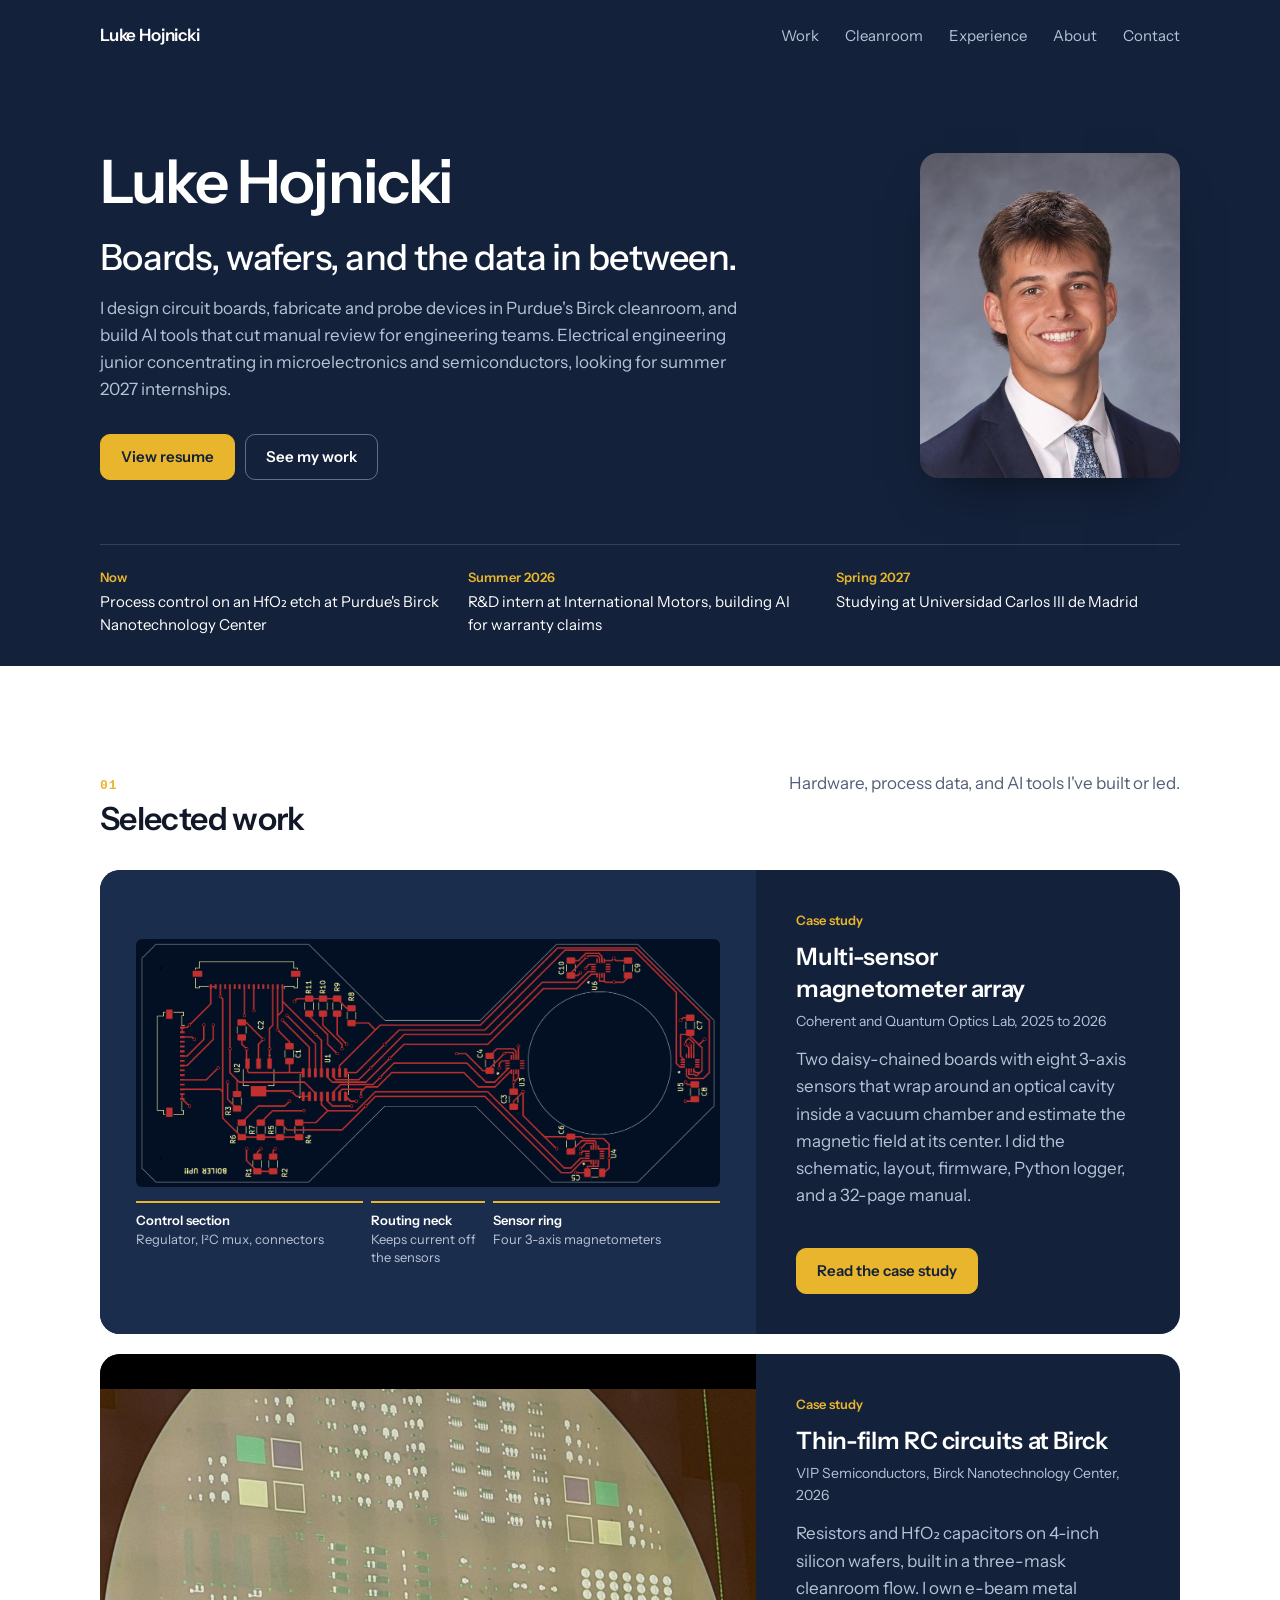
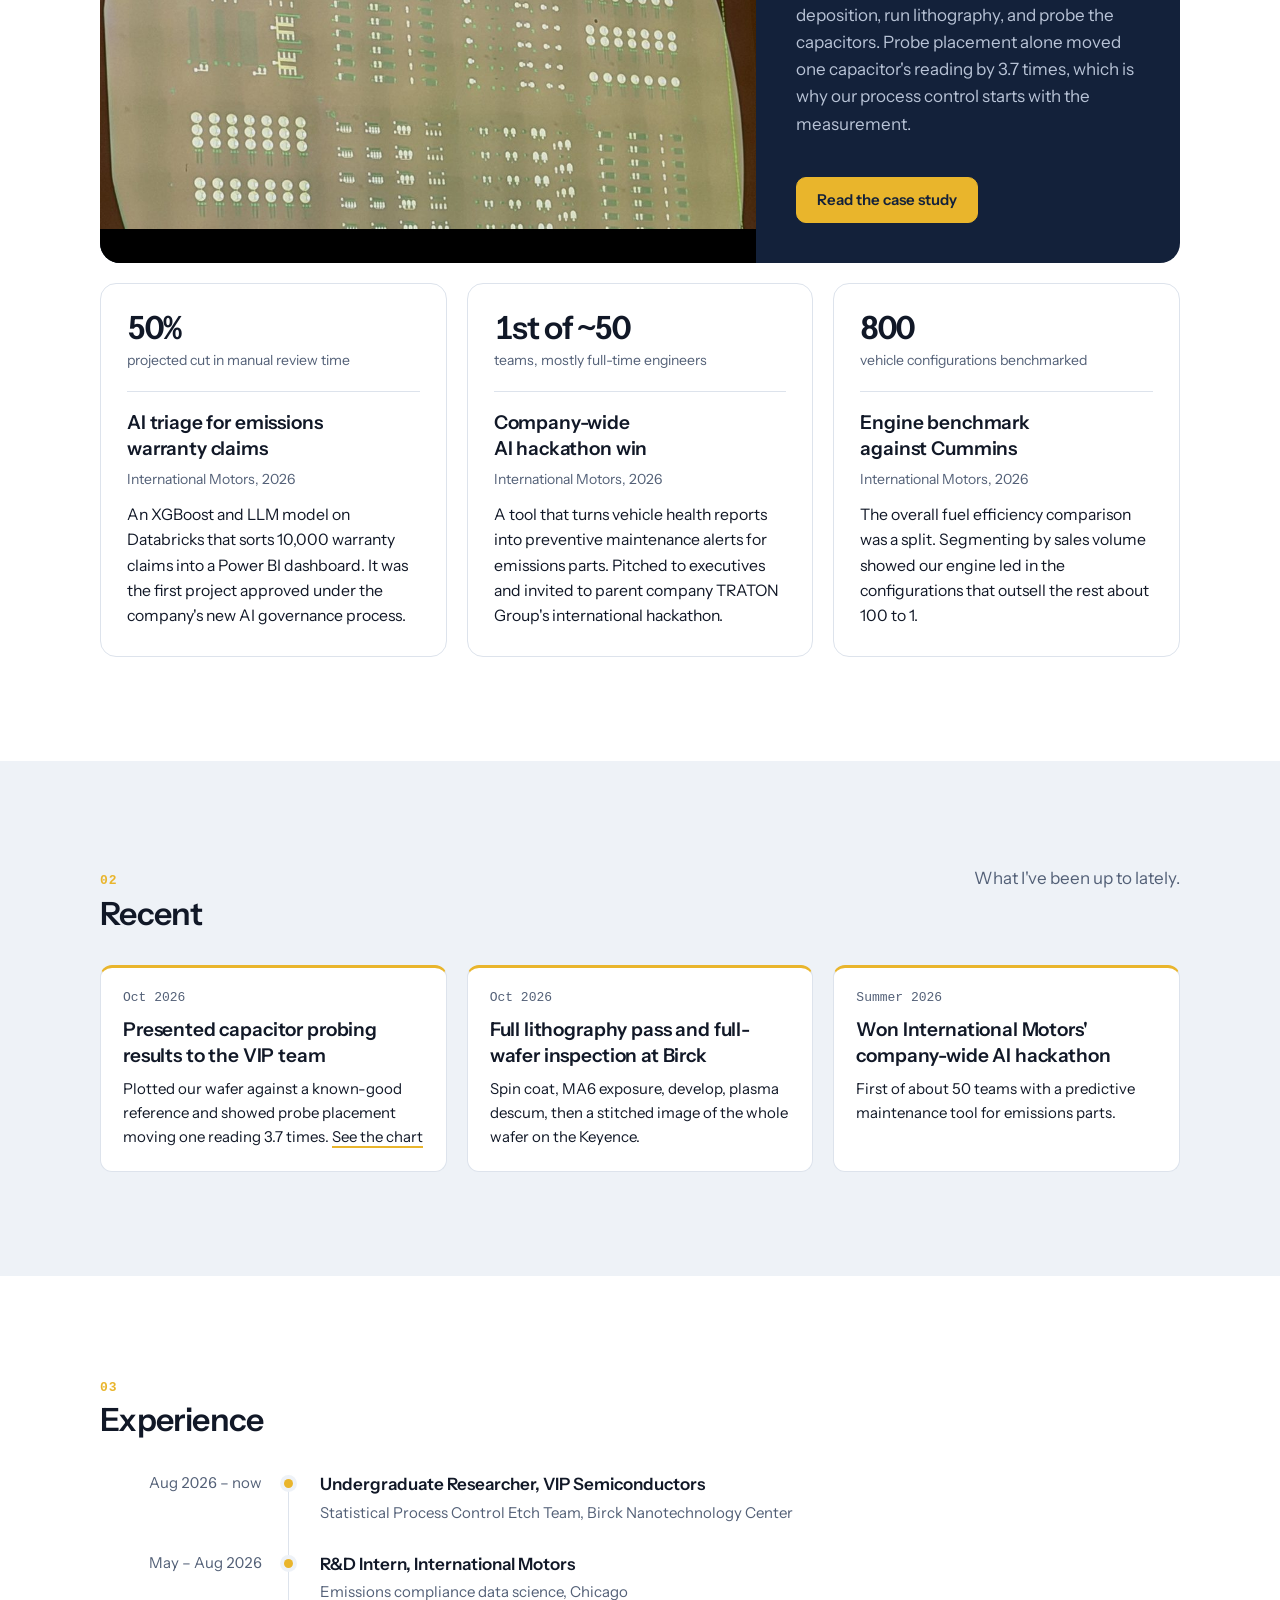
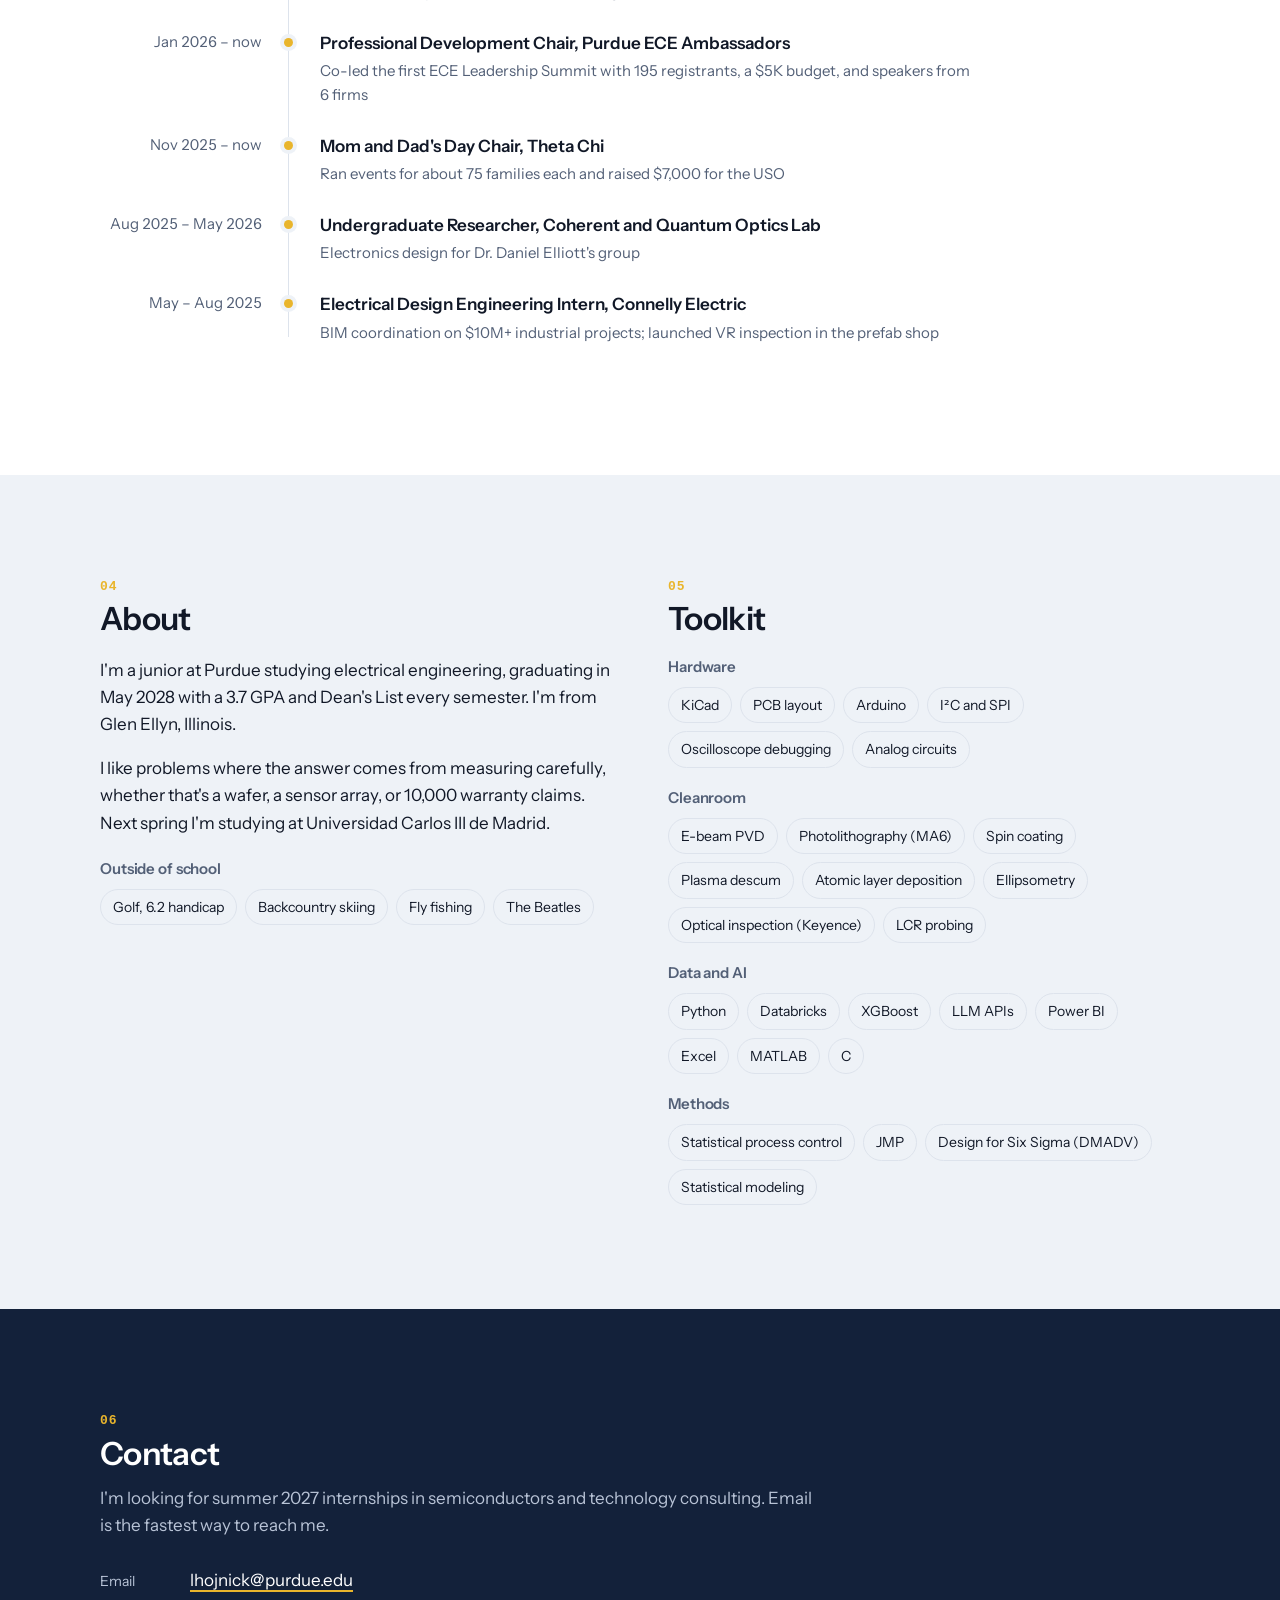
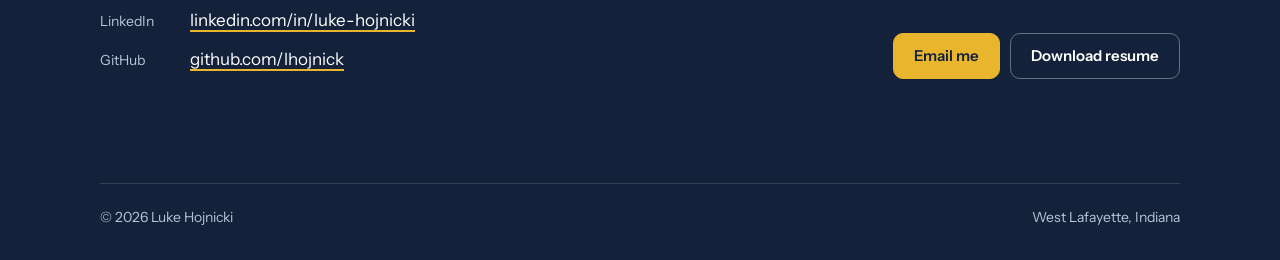
==== commit 64ef03d0: "Add cleanroom photos, capacitance chart, numbered sections, and Recent strip Co-Authored-By: Claude " ====
--- a/index.html
+++ b/index.html
@@ -25,6 +25,7 @@
     <nav aria-label="Main">
       <ul>
         <li><a href="#work">Work</a></li>
+        <li><a href="birck.html">Cleanroom</a></li>
         <li><a href="#experience">Experience</a></li>
         <li><a href="#about">About</a></li>
         <li><a href="#contact">Contact</a></li>
@@ -35,8 +36,8 @@
   <div class="container hero-grid">
     <div>
       <h1>Luke Hojnicki</h1>
-      <p class="statement">I design circuit boards, run statistical process control in the cleanroom, and build AI tools that cut manual review for engineering teams.</p>
-      <p class="sub">Electrical engineering junior at Purdue, concentrating in microelectronics and semiconductors. Looking for summer 2027 internships in semiconductors and technology consulting.</p>
+      <p class="statement big">Boards, wafers, and the data in between.</p>
+      <p class="sub">I design circuit boards, fabricate and probe devices in Purdue's Birck cleanroom, and build AI tools that cut manual review for engineering teams. Electrical engineering junior concentrating in microelectronics and semiconductors, looking for summer 2027 internships.</p>
       <div class="actions">
         <a class="button button-gold" href="assets/resume.pdf">View resume</a>
         <a class="button" href="#work">See my work</a>
@@ -60,7 +61,7 @@
   <section class="band" id="work">
     <div class="container">
       <div class="band-head">
-        <h2>Selected work</h2>
+        <h2><span class="num">01</span>Selected work</h2>
         <p>Hardware, process data, and AI tools I've built or led.</p>
       </div>
 
@@ -85,6 +86,21 @@
         </div>
       </article>
 
+      <article class="feature feature-alt">
+        <a class="feature-media photo-media" href="birck.html" aria-label="Birck cleanroom case study">
+          <img src="assets/birck-wafer.jpg" width="1090" height="1055" alt="Stitched microscope image of a 4-inch wafer covered in patterned test capacitors and resistors.">
+        </a>
+        <div class="feature-body">
+          <p class="tag">Case study</p>
+          <h3><a href="birck.html">Thin-film RC circuits at Birck</a></h3>
+          <p class="meta">VIP Semiconductors, Birck Nanotechnology Center, 2026</p>
+          <p class="desc">Resistors and HfO₂ capacitors on 4-inch silicon wafers, built in a three-mask cleanroom flow. I own e-beam metal deposition, run lithography, and probe the capacitors. Probe placement alone moved one capacitor's reading by 3.7 times, which is why our process control starts with the measurement.</p>
+          <div class="actions">
+            <a class="button button-gold" href="birck.html">Read the case study</a>
+          </div>
+        </div>
+      </article>
+
       <ul class="cards">
         <li class="card">
           <p class="metric">50%</p>
@@ -110,22 +126,39 @@
           <p class="meta">International Motors, 2026</p>
           <p class="desc">The overall fuel efficiency comparison was a split. Segmenting by sales volume showed our engine led in the configurations that outsell the rest about 100 to 1.</p>
         </li>
-        <li class="card">
-          <p class="metric">6 wafers</p>
-          <p class="metric-label">fabricated in two months</p>
-          <hr>
-          <h3><a href="birck.html">Process control for an HfO₂ etch</a></h3>
-          <p class="meta">VIP Semiconductors, Birck Nanotechnology Center, 2026</p>
-          <p class="desc">On an 8-person team building thin-film RC and RLC circuits. I own e-beam metal deposition, run lithography, and probe capacitors to trace electrical variation back to the etch with SPC.</p>
-          <p class="card-link"><a href="birck.html">Read about the cleanroom work</a></p>
-        </li>
       </ul>
     </div>
   </section>
 
-  <section class="band band-steel" id="experience">
+  <section class="band band-steel" id="recent">
     <div class="container">
-      <div class="band-head"><h2>Experience</h2></div>
+      <div class="band-head">
+        <h2><span class="num">02</span>Recent</h2>
+        <p>What I've been up to lately.</p>
+      </div>
+      <ul class="recent">
+        <li>
+          <p class="date">Oct 2026</p>
+          <h3>Presented capacitor probing results to the VIP team</h3>
+          <p>Plotted our wafer against a known-good reference and showed probe placement moving one reading 3.7 times. <a href="birck.html">See the chart</a></p>
+        </li>
+        <li>
+          <p class="date">Oct 2026</p>
+          <h3>Full lithography pass and full-wafer inspection at Birck</h3>
+          <p>Spin coat, MA6 exposure, develop, plasma descum, then a stitched image of the whole wafer on the Keyence.</p>
+        </li>
+        <li>
+          <p class="date">Summer 2026</p>
+          <h3>Won International Motors' company-wide AI hackathon</h3>
+          <p>First of about 50 teams with a predictive maintenance tool for emissions parts.</p>
+        </li>
+      </ul>
+    </div>
+  </section>
+
+  <section class="band" id="experience">
+    <div class="container">
+      <div class="band-head"><h2><span class="num">03</span>Experience</h2></div>
       <ol class="timeline">
         <li><span class="when">Aug 2026 – now</span><div class="body"><span class="role">Undergraduate Researcher, VIP Semiconductors</span><p>Statistical Process Control Etch Team, Birck Nanotechnology Center</p></div></li>
         <li><span class="when">May – Aug 2026</span><div class="body"><span class="role">R&amp;D Intern, International Motors</span><p>Emissions compliance data science, Chicago</p></div></li>
@@ -137,10 +170,10 @@
     </div>
   </section>
 
-  <section class="band" id="about">
+  <section class="band band-steel" id="about">
     <div class="container split">
       <div>
-        <h2>About</h2>
+        <h2><span class="num">04</span>About</h2>
         <p>I'm a junior at Purdue studying electrical engineering, graduating in May 2028 with a 3.7 GPA and Dean's List every semester. I'm from Glen Ellyn, Illinois.</p>
         <p>I like problems where the answer comes from measuring carefully, whether that's a wafer, a sensor array, or 10,000 warranty claims. Next spring I'm studying at Universidad Carlos III de Madrid.</p>
         <div class="tool-group interests">
@@ -154,7 +187,7 @@
         </div>
       </div>
       <div>
-        <h2>Toolkit</h2>
+        <h2><span class="num">05</span>Toolkit</h2>
         <div class="tool-group">
           <h3>Hardware</h3>
           <ul class="chips"><li>KiCad</li><li>PCB layout</li><li>Arduino</li><li>I²C and SPI</li><li>Oscilloscope debugging</li><li>Analog circuits</li></ul>
@@ -178,7 +211,7 @@
   <section class="band navy contact" id="contact">
     <div class="container contact-grid">
       <div>
-        <h2>Contact</h2>
+        <h2><span class="num">06</span>Contact</h2>
         <p class="muted lead">I'm looking for summer 2027 internships in semiconductors and technology consulting. Email is the fastest way to reach me.</p>
         <ul class="contact-lines">
           <li><span>Email</span><a href="mailto:lhojnick@purdue.edu">lhojnick@purdue.edu</a></li>
--- a/styles.css
+++ b/styles.css
@@ -267,10 +267,44 @@
 .card h3 a:hover { text-decoration: underline; text-decoration-color: var(--gold); }
 .card-link { margin-top: auto; padding-top: 16px; font-size: 0.9375rem; font-weight: 600; }
 
+/* Numbered sections, short hero line, recent strip, stats, photos */
+.num { display: block; font-family: var(--mono); font-size: 0.8125rem; font-weight: 600; letter-spacing: 0.08em; color: var(--gold); margin: 0 0 8px; }
+h2 .num { margin-bottom: 6px; }
+.navy .num { color: var(--gold); }
+.prose > .num + h2 { margin-bottom: 16px; }
+.statement.big { font-size: clamp(1.6rem, 3.4vw, 2.25rem); line-height: 1.2; letter-spacing: -0.02em; font-weight: 500; }
+
+.feature-alt { margin-top: 20px; }
+.photo-media { padding: 0; background: #000; }
+.photo-media img { border-radius: 0; height: 100%; max-height: 440px; object-fit: cover; }
+.cards { grid-template-columns: repeat(3, minmax(0, 1fr)); }
+
+.recent { list-style: none; margin: 0; padding: 0; display: grid; grid-template-columns: repeat(3, minmax(0, 1fr)); gap: 20px; }
+.recent li { background: var(--card); border: 1px solid var(--line); border-top: 3px solid var(--gold); border-radius: 12px; padding: 20px 22px 22px; }
+.recent .date { font-family: var(--mono); font-size: 0.8125rem; color: var(--ink-2); margin: 0 0 8px; }
+.recent h3 { margin-bottom: 8px; }
+.recent p { font-size: 0.9375rem; }
+
+.hero-shot { margin: 0 0 32px; }
+.hero-shot img { width: 100%; max-height: 560px; object-fit: cover; border-radius: 18px; background: #000; }
+.stats { display: grid; grid-template-columns: repeat(4, minmax(0, 1fr)); gap: 20px; margin: 0 0 40px; }
+.stats div { border-top: 2px solid var(--gold); padding-top: 12px; }
+.stats dt { font-size: clamp(1.5rem, 2.6vw, 2rem); font-weight: 600; letter-spacing: -0.03em; line-height: 1.1; font-variant-numeric: tabular-nums; }
+.stats dd { margin: 6px 0 0; font-size: 0.875rem; color: var(--ink-2); line-height: 1.45; }
+.gallery { display: grid; grid-template-columns: repeat(3, minmax(0, 1fr)); gap: 16px; margin: 28px 0; align-items: start; }
+.gallery figure { margin: 0; }
+.gallery img { width: 100%; aspect-ratio: 3 / 4; object-fit: cover; border-radius: 12px; }
+
 /* ---------- responsive ---------- */
 @media (max-width: 900px) {
   .feature { grid-template-columns: minmax(0, 1fr); }
   .split { grid-template-columns: minmax(0, 1fr); gap: 48px; }
+  .cards, .recent { grid-template-columns: minmax(0, 1fr); }
+  .stats { grid-template-columns: repeat(2, minmax(0, 1fr)); }
+  .photo-media img { max-height: 320px; }
+}
+@media (max-width: 560px) {
+  .gallery { grid-template-columns: minmax(0, 1fr); }
 }
 @media (max-width: 760px) {
   .hero-grid { grid-template-columns: minmax(0, 1fr); gap: 28px; }
